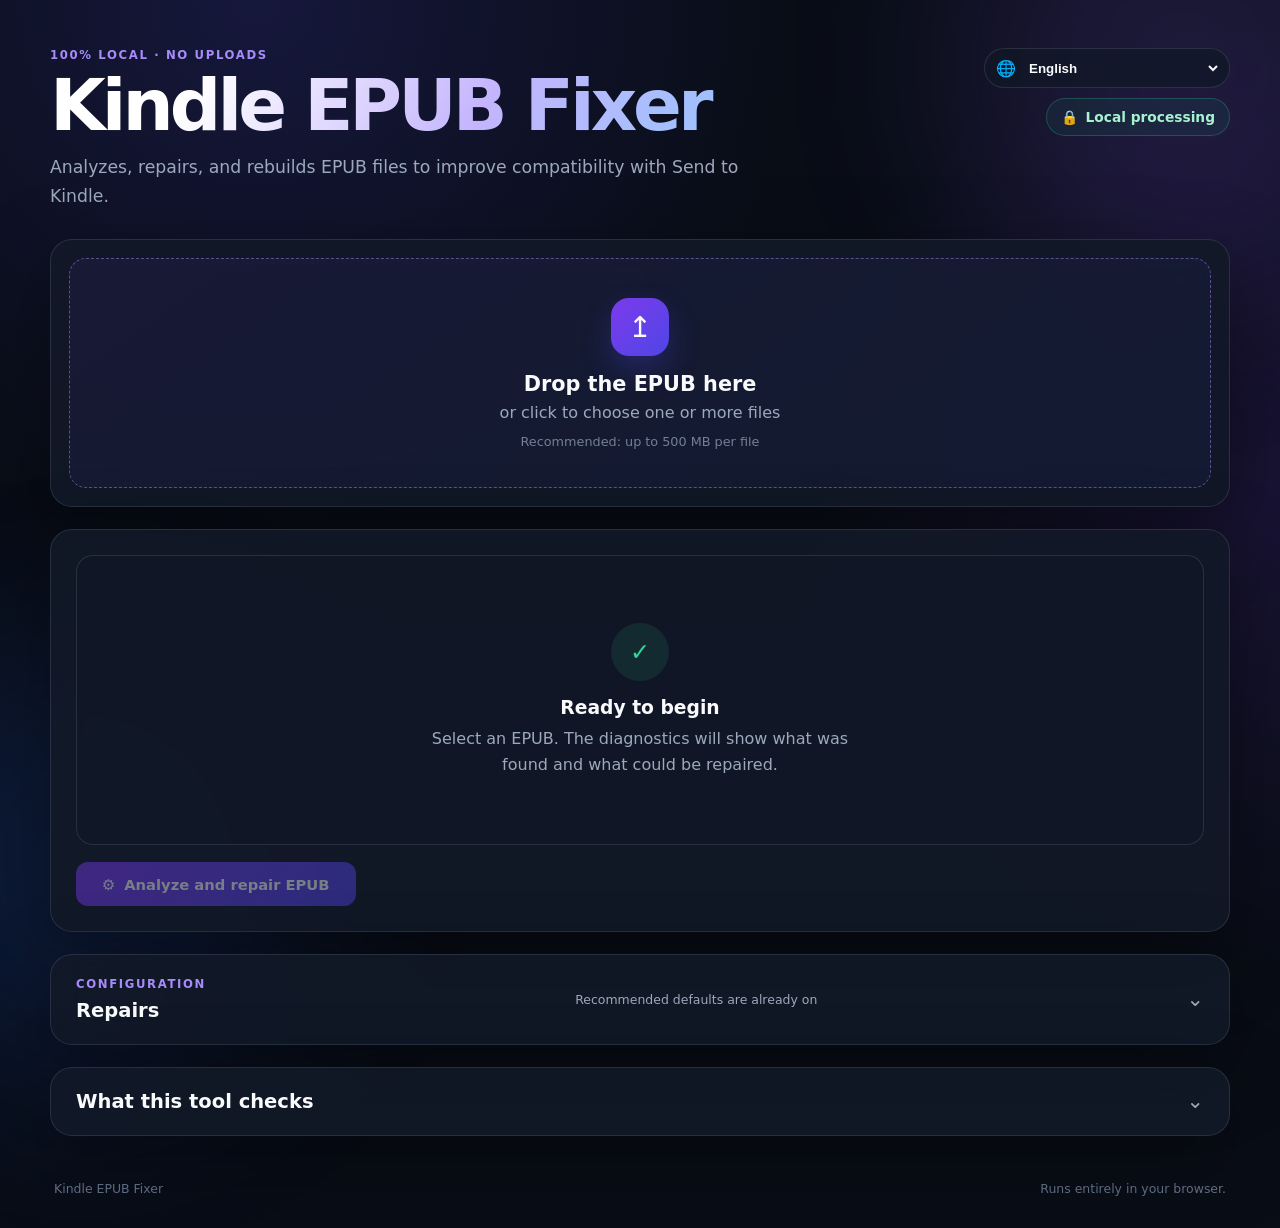
==== public/index.html @ 01d2e902 "Sync public/ mirror with latest root changes" ====
<!doctype html>
<html lang="pt-BR">
<head>
  <meta charset="utf-8">
  <meta name="viewport" content="width=device-width, initial-scale=1">
  <meta name="color-scheme" content="dark light">
  <meta name="theme-color" content="#111827">
  <title>Kindle EPUB Fixer</title>
  <meta name="description" content="Corrija arquivos EPUB para o Kindle direto no navegador: analisa, corrige e reconstrói o pacote para aumentar a compatibilidade com o Send to Kindle. 100% local, sem upload.">
  <link rel="canonical" href="https://kindle-epub-fixer.web.app/">

  <!-- hreflang: uma URL por idioma (?lang=xx) + x-default para deteccao automatica pelo navegador -->
  <link rel="alternate" hreflang="x-default" href="https://kindle-epub-fixer.web.app/">
  <link rel="alternate" hreflang="en" href="https://kindle-epub-fixer.web.app/?lang=en">
  <link rel="alternate" hreflang="zh-CN" href="https://kindle-epub-fixer.web.app/?lang=zh">
  <link rel="alternate" hreflang="hi" href="https://kindle-epub-fixer.web.app/?lang=hi">
  <link rel="alternate" hreflang="es" href="https://kindle-epub-fixer.web.app/?lang=es">
  <link rel="alternate" hreflang="fr" href="https://kindle-epub-fixer.web.app/?lang=fr">
  <link rel="alternate" hreflang="ar" href="https://kindle-epub-fixer.web.app/?lang=ar">
  <link rel="alternate" hreflang="bn" href="https://kindle-epub-fixer.web.app/?lang=bn">
  <link rel="alternate" hreflang="pt-BR" href="https://kindle-epub-fixer.web.app/?lang=pt">
  <link rel="alternate" hreflang="ru" href="https://kindle-epub-fixer.web.app/?lang=ru">
  <link rel="alternate" hreflang="ur" href="https://kindle-epub-fixer.web.app/?lang=ur">
  <link rel="alternate" hreflang="id" href="https://kindle-epub-fixer.web.app/?lang=id">
  <link rel="alternate" hreflang="de" href="https://kindle-epub-fixer.web.app/?lang=de">
  <link rel="alternate" hreflang="nl" href="https://kindle-epub-fixer.web.app/?lang=nl">
  <link rel="alternate" hreflang="ja" href="https://kindle-epub-fixer.web.app/?lang=ja">
  <link rel="alternate" hreflang="tr" href="https://kindle-epub-fixer.web.app/?lang=tr">
  <link rel="alternate" hreflang="ko" href="https://kindle-epub-fixer.web.app/?lang=ko">
  <link rel="alternate" hreflang="vi" href="https://kindle-epub-fixer.web.app/?lang=vi">
  <link rel="alternate" hreflang="it" href="https://kindle-epub-fixer.web.app/?lang=it">
  <link rel="alternate" hreflang="mr" href="https://kindle-epub-fixer.web.app/?lang=mr">
  <link rel="alternate" hreflang="te" href="https://kindle-epub-fixer.web.app/?lang=te">
  <link rel="alternate" hreflang="ta" href="https://kindle-epub-fixer.web.app/?lang=ta">

  <meta property="og:type" content="website">
  <meta property="og:site_name" content="Kindle EPUB Fixer">
  <meta property="og:title" content="Kindle EPUB Fixer">
  <meta property="og:description" content="Corrija arquivos EPUB para o Kindle direto no navegador: analisa, corrige e reconstrói o pacote para aumentar a compatibilidade com o Send to Kindle. 100% local, sem upload.">
  <meta property="og:url" content="https://kindle-epub-fixer.web.app/">
  <meta property="og:locale" content="pt_BR">
  <meta property="og:locale:alternate" content="en_US">
  <meta property="og:locale:alternate" content="zh_CN">
  <meta property="og:locale:alternate" content="hi_IN">
  <meta property="og:locale:alternate" content="es_ES">
  <meta property="og:locale:alternate" content="fr_FR">
  <meta property="og:locale:alternate" content="ar_AR">
  <meta property="og:locale:alternate" content="bn_BD">
  <meta property="og:locale:alternate" content="ru_RU">
  <meta property="og:locale:alternate" content="ur_PK">
  <meta property="og:locale:alternate" content="id_ID">
  <meta property="og:locale:alternate" content="de_DE">
  <meta property="og:locale:alternate" content="nl_NL">
  <meta property="og:locale:alternate" content="ja_JP">
  <meta property="og:locale:alternate" content="tr_TR">
  <meta property="og:locale:alternate" content="ko_KR">
  <meta property="og:locale:alternate" content="vi_VN">
  <meta property="og:locale:alternate" content="it_IT">
  <meta property="og:locale:alternate" content="mr_IN">
  <meta property="og:locale:alternate" content="te_IN">
  <meta property="og:locale:alternate" content="ta_IN">
  <meta name="twitter:card" content="summary">
  <meta name="twitter:title" content="Kindle EPUB Fixer">
  <meta name="twitter:description" content="Corrija arquivos EPUB para o Kindle direto no navegador: analisa, corrige e reconstrói o pacote para aumentar a compatibilidade com o Send to Kindle. 100% local, sem upload.">

  <link rel="icon" type="image/svg+xml" href="data:image/svg+xml,%3Csvg xmlns='http://www.w3.org/2000/svg' viewBox='0 0 64 64'%3E%3Cdefs%3E%3ClinearGradient id='g' x1='0' y1='0' x2='1' y2='1'%3E%3Cstop offset='0' stop-color='%237c3aed'/%3E%3Cstop offset='1' stop-color='%234f46e5'/%3E%3C/linearGradient%3E%3C/defs%3E%3Crect width='64' height='64' rx='14' fill='url(%23g)'/%3E%3Cpath d='M14 20c0-3 3-5 8-5s10 2 10 2v30s-5-2-10-2-8 2-8 2V20z' fill='%23fff'/%3E%3Cpath d='M50 20c0-3-3-5-8-5s-10 2-10 2v30s5-2 10-2 8 2 8 2V20z' fill='%23e0e7ff'/%3E%3C/svg%3E">
  <link rel="stylesheet" href="styles.css">
  <script type="application/ld+json">
  {
    "@context": "https://schema.org",
    "@type": "WebApplication",
    "name": "Kindle EPUB Fixer",
    "url": "https://kindle-epub-fixer.web.app/",
    "description": "Corrija arquivos EPUB para o Kindle direto no navegador: analisa, corrige e reconstrói o pacote para aumentar a compatibilidade com o Send to Kindle. 100% local, sem upload.",
    "applicationCategory": "UtilitiesApplication",
    "operatingSystem": "Any (roda no navegador)",
    "browserRequirements": "Requer JavaScript habilitado",
    "offers": {
      "@type": "Offer",
      "price": "0",
      "priceCurrency": "USD"
    },
    "inLanguage": ["en", "zh-CN", "hi", "es", "fr", "ar", "bn", "pt-BR", "ru", "ur", "id", "de", "nl", "ja", "tr", "ko", "vi", "it", "mr", "te", "ta"]
  }
  </script>
</head>
<body>
  <div class="background-orb orb-one"></div>
  <div class="background-orb orb-two"></div>

  <main class="app-shell">
    <header class="hero">
      <div>
        <p class="eyebrow" data-i18n="hero.eyebrow">100% local · nenhum upload</p>
        <h1>Kindle EPUB Fixer</h1>
        <p class="hero-copy" data-i18n="hero.copy">Analisa, corrige e reconstrói arquivos EPUB para aumentar a compatibilidade com o Send to Kindle.</p>
      </div>
      <div class="header-actions">
        <label class="language-control" for="languageSelect">
          <span aria-hidden="true">🌐</span>
          <span class="sr-only" data-i18n="language.label">Idioma</span>
          <select id="languageSelect" data-i18n-aria-label="language.label">
            <!-- As opções são preenchidas dinamicamente por app.js a partir de EpubFixerI18n.getLanguages() -->
            <option value="en">English</option>
            <option value="pt">Português</option>
          </select>
        </label>
        <div class="privacy-badge" data-i18n-title="privacy.title" title="O arquivo é processado somente no seu navegador.">
          <span aria-hidden="true">🔒</span>
          <span data-i18n="privacy.label">Processamento local</span>
        </div>
      </div>
    </header>

    <section class="panel upload-panel" aria-labelledby="upload-title">
      <div id="dropZone" class="drop-zone" tabindex="0" role="button" aria-describedby="drop-help">
        <input id="fileInput" type="file" accept=".epub,application/epub+zip" multiple hidden>
        <div class="drop-icon" aria-hidden="true">↥</div>
        <h2 id="upload-title" data-i18n="upload.title">Solte o EPUB aqui</h2>
        <p id="drop-help" data-i18n="upload.help">ou clique para escolher um ou mais arquivos</p>
        <span class="file-limit" data-i18n="upload.limit">Recomendado: até 500 MB por arquivo</span>
      </div>

      <div id="batchSummary" class="batch-summary hidden" aria-live="polite">
        <span id="batchSummaryText"></span>
        <button id="downloadAllButton" class="text-button hidden" type="button" data-i18n="button.downloadAll">Baixar todos (.zip)</button>
      </div>

      <div id="fileList" class="file-list hidden" aria-live="polite"></div>
    </section>

    <section class="panel action-panel">
      <div id="idleState" class="state-card">
        <div class="state-icon" aria-hidden="true">✓</div>
        <h3 data-i18n="idle.title">Pronto para começar</h3>
        <p data-i18n="idle.description">Selecione um EPUB. O diagnóstico mostrará o que foi encontrado e o que pôde ser corrigido.</p>
      </div>

      <div id="progressState" class="progress-state hidden" aria-live="polite">
        <div class="progress-header">
          <strong id="progressLabel" data-i18n="progress.initialLabel">Lendo arquivo…</strong>
          <span id="progressPercent">0%</span>
        </div>
        <div class="progress-track" aria-hidden="true"><div id="progressBar" class="progress-bar"></div></div>
        <p id="progressDetail" data-i18n="progress.initialDetail">Preparando análise.</p>
      </div>

      <div id="resultState" class="result-state hidden" aria-live="polite">
        <div class="summary-grid">
          <div class="summary-card"><span id="errorCount">0</span><small data-i18n="summary.errors">erros</small></div>
          <div class="summary-card"><span id="warningCount">0</span><small data-i18n="summary.warnings">alertas</small></div>
          <div class="summary-card"><span id="fixedCount">0</span><small data-i18n="summary.fixes">correções</small></div>
          <div class="summary-card"><span id="fileCount">0</span><small data-i18n="summary.files">arquivos</small></div>
        </div>

        <div id="scoreCard" class="score-card hidden">
          <div class="score-ring"><span id="scoreValue">0</span><small>/100</small></div>
          <div class="score-copy">
            <strong data-i18n="score.title">Nota de compatibilidade</strong>
            <span id="scoreTier"></span>
          </div>
        </div>

        <div class="result-banner" id="resultBanner">
          <strong id="resultTitle"></strong>
          <span id="resultText"></span>
        </div>

        <div class="filename-field hidden" id="filenameField">
          <label for="outputFilenameInput" data-i18n="result.filenameLabel">Nome do arquivo ao salvar</label>
          <input id="outputFilenameInput" class="filename-input" type="text" spellcheck="false" autocomplete="off" autocapitalize="off">
        </div>

        <details id="reportDetails" class="report-details">
          <summary data-i18n="report.viewDetails">Ver relatório detalhado</summary>
          <div class="report-toolbar">
            <div class="filter-group" role="group" data-i18n-aria-label="report.filterLabel" aria-label="Filtrar relatório">
              <button class="filter-button active" data-filter="all" type="button" data-i18n="report.all">Todos</button>
              <button class="filter-button" data-filter="error" type="button" data-i18n="report.errors">Erros</button>
              <button class="filter-button" data-filter="warning" type="button" data-i18n="report.warnings">Alertas</button>
              <button class="filter-button" data-filter="fixed" type="button" data-i18n="report.fixed">Corrigidos</button>
            </div>
            <button id="downloadReportButton" class="text-button" type="button" data-i18n="report.download">Baixar relatório</button>
          </div>

          <div id="reportList" class="report-list"></div>
        </details>
      </div>

      <div class="action-buttons">
        <button id="repairButton" class="primary-button" type="button" disabled>
          <span aria-hidden="true">⚙</span>
          <span data-i18n="button.repair">Analisar e corrigir EPUB</span>
        </button>
        <button id="previewButton" class="secondary-button hidden" type="button">
          <span aria-hidden="true">👁</span>
          <span data-i18n="button.preview">Ver prévia das margens</span>
        </button>
        <button id="downloadButton" class="secondary-button hidden" type="button">
          <span aria-hidden="true">↓</span>
          <span data-i18n="button.download">Baixar EPUB corrigido</span>
        </button>
        <a id="sendToKindleLink" class="secondary-button hidden" href="https://www.amazon.com.br/sendtokindle" target="_blank" rel="noopener noreferrer">
          <span aria-hidden="true">↗</span>
          <span data-i18n="button.sendToKindle">Abrir Send to Kindle</span>
        </a>
      </div>

      <p id="supportLink" class="support-note hidden">
        <span data-i18n="result.supportText">Gostou da ferramenta?</span>
        <a href="https://www.buymeacoffee.com/dliedke" target="_blank" rel="noopener noreferrer">☕ <span data-i18n="result.supportLinkText">Compre um café para o desenvolvedor</span></a>
      </p>
    </section>

    <details class="panel collapsible-panel settings-panel" aria-labelledby="settings-title">
      <summary>
        <div>
          <p class="section-kicker" data-i18n="settings.kicker">Configuração</p>
          <h2 id="settings-title" data-i18n="settings.title">Correções</h2>
        </div>
        <small class="collapsible-hint" data-i18n="settings.hint">Os padrões recomendados já estão ativos</small>
      </summary>

      <div class="collapsible-body">
        <div class="collapsible-body-header">
          <button id="recommendedButton" class="text-button" type="button" data-i18n="settings.recommended">Usar recomendadas</button>
        </div>

        <fieldset>
          <legend data-i18n="settings.structure">Estrutura do EPUB</legend>
          <label class="switch-row">
            <span><strong data-i18n="option.reduceMargins.title">Diminuir margens laterais</strong><small data-i18n="option.reduceMargins.description">Reduz o espaço em branco nas laterais do texto para aproveitar melhor a tela.</small></span>
            <input id="reduceMargins" type="checkbox">
            <span class="switch" aria-hidden="true"></span>
          </label>
          <label class="switch-row">
            <span><strong data-i18n="option.miniMargins.title">Mini-margens (quase sem espaço lateral)</strong><small data-i18n="option.miniMargins.description">Reduz ainda mais, deixando o texto quase colado nas bordas da tela. Tem prioridade sobre a opção acima.</small></span>
            <input id="miniMargins" type="checkbox">
            <span class="switch" aria-hidden="true"></span>
          </label>
          <label class="switch-row">
            <span><strong data-i18n="option.rebuildChapters.title">Reconstruir capítulos no sumário</strong><small data-i18n="option.rebuildChapters.description">Detecta capítulos que existem no livro mas faltam no sumário e os adiciona, para o Kindle reconhecer cada um. Substitui o sumário atual.</small></span>
            <input id="rebuildChapters" type="checkbox">
            <span class="switch" aria-hidden="true"></span>
          </label>
          <label class="switch-row">
            <span><strong data-i18n="option.fixZip.title">Reconstruir pacote ZIP</strong><small data-i18n="option.fixZip.description">Coloca o mimetype primeiro e sem compressão.</small></span>
            <input id="fixZip" type="checkbox" checked disabled>
            <span class="switch" aria-hidden="true"></span>
          </label>
          <label class="switch-row">
            <span><strong data-i18n="option.normalizePaths.title">Normalizar nomes e caminhos</strong><small data-i18n="option.normalizePaths.description">Corrige espaços, acentos problemáticos, porcentagens, barras e caixa.</small></span>
            <input id="normalizePaths" type="checkbox" checked>
            <span class="switch" aria-hidden="true"></span>
          </label>
          <label class="switch-row">
            <span><strong data-i18n="option.removeJunk.title">Remover arquivos inúteis</strong><small data-i18n="option.removeJunk.description">Exclui lixo de macOS, Windows e editores.</small></span>
            <input id="removeJunk" type="checkbox" checked>
            <span class="switch" aria-hidden="true"></span>
          </label>
        </fieldset>

        <fieldset>
          <legend data-i18n="settings.content">Pacote e conteúdo</legend>
          <label class="switch-row">
            <span><strong data-i18n="option.repairPackage.title">Reparar OPF, manifesto e spine</strong><small data-i18n="option.repairPackage.description">Corrige IDs, itens ausentes, media types e ordem de leitura.</small></span>
            <input id="repairPackage" type="checkbox" checked>
            <span class="switch" aria-hidden="true"></span>
          </label>
          <label class="switch-row">
            <span><strong data-i18n="option.repairNavigation.title">Reparar sumários NAV e NCX</strong><small data-i18n="option.repairNavigation.description">Gera navegação compatível quando estiver ausente ou vazia.</small></span>
            <input id="repairNavigation" type="checkbox" checked>
            <span class="switch" aria-hidden="true"></span>
          </label>
          <label class="switch-row">
            <span><strong data-i18n="option.repairText.title">Corrigir XHTML, XML e CSS</strong><small data-i18n="option.repairText.description">Remove caracteres inválidos, BOMs e referências quebradas.</small></span>
            <input id="repairText" type="checkbox" checked>
            <span class="switch" aria-hidden="true"></span>
          </label>
          <label class="switch-row">
            <span><strong data-i18n="option.repairCover.title">Detectar e configurar capa</strong><small data-i18n="option.repairCover.description">Corrige a propriedade cover-image e o metadado legado.</small></span>
            <input id="repairCover" type="checkbox" checked>
            <span class="switch" aria-hidden="true"></span>
          </label>
        </fieldset>

        <details class="advanced-options">
          <summary data-i18n="advanced.title">Opções avançadas</summary>
          <label class="check-row">
            <input id="addUnlisted" type="checkbox" checked>
            <span><strong data-i18n="option.addUnlisted.title">Adicionar arquivos não listados ao manifesto</strong><small data-i18n="option.addUnlisted.description">Inclui XHTML, CSS, imagens e fontes encontrados no pacote.</small></span>
          </label>
          <label class="check-row">
            <input id="removeMissing" type="checkbox" checked>
            <span><strong data-i18n="option.removeMissing.title">Remover referências sem arquivo</strong><small data-i18n="option.removeMissing.description">Evita falha por itens do manifesto que não existem.</small></span>
          </label>
          <label class="check-row">
            <input id="stripScripts" type="checkbox">
            <span><strong data-i18n="option.stripScripts.title">Remover JavaScript do livro</strong><small data-i18n="option.stripScripts.description">Pode ajudar em EPUBs interativos rejeitados pelo Kindle.</small></span>
          </label>
        </details>
      </div>
    </details>

    <details class="panel collapsible-panel notes-panel">
      <summary>
        <div>
          <h2 data-i18n="notes.title">O que esta ferramenta verifica</h2>
        </div>
      </summary>
      <div class="collapsible-body">
        <div class="notes-grid">
          <article><strong data-i18n="notes.zip.title">ZIP e mimetype</strong><p data-i18n="notes.zip.description">Ordem, compressão, assinatura do pacote e arquivos duplicados.</p></article>
          <article><strong data-i18n="notes.opf.title">Container e OPF</strong><p data-i18n="notes.opf.description">Rootfile, metadados, manifesto, spine, IDs e tipos MIME.</p></article>
          <article><strong data-i18n="notes.links.title">Links internos</strong><p data-i18n="notes.links.description">Referências relativas, URLs codificadas, diferenças de caixa e arquivos renomeados.</p></article>
          <article><strong data-i18n="notes.kindle.title">Conteúdo Kindle</strong><p data-i18n="notes.kindle.description">Capa, NAV, NCX, XHTML, XML, CSS, imagens, fontes e arquivos indesejados.</p></article>
        </div>
        <p class="important-note"><strong data-i18n="notes.importantLabel">Importante:</strong> <span data-i18n="notes.importantText">EPUBs protegidos por DRM ou com conteúdo criptografado são diagnosticados, mas não são alterados. Esta ferramenta não remove DRM.</span></p>
      </div>
    </details>

    <footer>
      <span>Kindle EPUB Fixer</span>
      <span data-i18n="footer.local">Funciona inteiramente no navegador.</span>
    </footer>

    <div id="previewOverlay" class="preview-overlay hidden" role="dialog" aria-modal="true" aria-labelledby="preview-title">
      <div class="preview-dialog">
        <header class="preview-head">
          <strong id="preview-title" data-i18n="preview.title">Prévia do livro</strong>
          <button id="previewClose" class="icon-button" type="button" data-i18n-aria-label="preview.close" aria-label="Fechar">×</button>
        </header>
        <div class="preview-modes" role="group" data-i18n-aria-label="preview.modesLabel" aria-label="Modo de margem">
          <button class="preview-mode active" data-mode="original" type="button" data-i18n="preview.original">Original</button>
          <button class="preview-mode" data-mode="reduced" type="button" data-i18n="preview.reduced">Margens reduzidas</button>
          <button class="preview-mode" data-mode="mini" type="button" data-i18n="preview.mini">Mini-margens</button>
        </div>
        <div class="preview-nav">
          <button id="previewPrev" class="preview-nav-button" type="button" data-i18n-aria-label="preview.prevChapter" aria-label="Capítulo anterior">‹</button>
          <span id="previewPageLabel" class="preview-page-label"></span>
          <button id="previewNext" class="preview-nav-button" type="button" data-i18n-aria-label="preview.nextChapter" aria-label="Próximo capítulo">›</button>
        </div>
        <div id="previewBody" class="preview-body"><iframe id="previewFrame" sandbox="" title="Prévia"></iframe></div>
        <p id="previewNote" class="preview-note" data-i18n="preview.note">Prévia aproximada, sem scripts. O Kindle pode renderizar de forma diferente.</p>
      </div>
    </div>
  </main>

  <script src="vendor/jszip.min.js"></script>
  <script src="i18n.js"></script>
  <script src="app.js"></script>
</body>
</html>
---- public/styles.css ----
:root {
  color-scheme: dark;
  --bg: #090d16;
  --panel: rgba(18, 25, 39, 0.9);
  --panel-strong: #151d2d;
  --panel-soft: #111827;
  --line: rgba(148, 163, 184, 0.18);
  --text: #f8fafc;
  --muted: #9ca9bc;
  --accent: #7c3aed;
  --accent-2: #4f46e5;
  --accent-light: #a78bfa;
  --success: #34d399;
  --warning: #fbbf24;
  --danger: #fb7185;
  --info: #60a5fa;
  --shadow: 0 24px 80px rgba(0, 0, 0, 0.36);
  --radius: 22px;
  font-family: Inter, ui-sans-serif, system-ui, -apple-system, BlinkMacSystemFont, "Segoe UI", sans-serif;
}

* { box-sizing: border-box; }

body {
  margin: 0;
  min-width: 320px;
  min-height: 100vh;
  overflow-x: hidden;
  background:
    radial-gradient(circle at 20% 0%, rgba(79, 70, 229, 0.18), transparent 34rem),
    radial-gradient(circle at 100% 40%, rgba(124, 58, 237, 0.14), transparent 30rem),
    var(--bg);
  color: var(--text);
}

button, input { font: inherit; }
button { color: inherit; }

.background-orb {
  position: fixed;
  width: 28rem;
  height: 28rem;
  border-radius: 999px;
  filter: blur(100px);
  pointer-events: none;
  opacity: 0.16;
}
.orb-one { top: -10rem; right: -8rem; background: #8b5cf6; }
.orb-two { bottom: -12rem; left: -9rem; background: #2563eb; }

.app-shell {
  width: min(1180px, calc(100% - 32px));
  margin: 0 auto;
  padding: 48px 0 32px;
  position: relative;
  z-index: 1;
}

.hero {
  display: flex;
  align-items: flex-start;
  justify-content: space-between;
  gap: 24px;
  margin-bottom: 28px;
}

.eyebrow, .section-kicker {
  margin: 0 0 8px;
  color: var(--accent-light);
  text-transform: uppercase;
  letter-spacing: 0.14em;
  font-size: 0.73rem;
  font-weight: 800;
}

h1, h2, h3, p { margin-top: 0; }
h1 {
  margin-bottom: 12px;
  font-size: clamp(2.35rem, 7vw, 4.5rem);
  line-height: 0.98;
  letter-spacing: -0.055em;
  background: linear-gradient(120deg, #ffffff 20%, #c4b5fd 60%, #93c5fd);
  -webkit-background-clip: text;
  background-clip: text;
  color: transparent;
}

.hero-copy {
  max-width: 720px;
  margin-bottom: 0;
  color: var(--muted);
  font-size: 1.08rem;
  line-height: 1.7;
}

.privacy-badge {
  display: inline-flex;
  align-items: center;
  gap: 8px;
  border: 1px solid rgba(52, 211, 153, 0.25);
  background: rgba(16, 185, 129, 0.08);
  color: #a7f3d0;
  padding: 10px 14px;
  border-radius: 999px;
  white-space: nowrap;
  font-size: 0.86rem;
  font-weight: 700;
}

.panel {
  border: 1px solid var(--line);
  background: var(--panel);
  box-shadow: var(--shadow);
  backdrop-filter: blur(18px);
  border-radius: var(--radius);
}

.upload-panel { padding: 18px; margin-bottom: 22px; }
.drop-zone {
  min-height: 230px;
  display: grid;
  place-items: center;
  align-content: center;
  text-align: center;
  border: 1.5px dashed rgba(167, 139, 250, 0.48);
  border-radius: 17px;
  background: linear-gradient(145deg, rgba(124, 58, 237, 0.08), rgba(37, 99, 235, 0.05));
  cursor: pointer;
  transition: transform 180ms ease, border-color 180ms ease, background 180ms ease;
  outline: none;
}
.drop-zone:hover, .drop-zone:focus-visible, .drop-zone.dragging {
  transform: translateY(-2px);
  border-color: var(--accent-light);
  background: linear-gradient(145deg, rgba(124, 58, 237, 0.15), rgba(37, 99, 235, 0.09));
}
.drop-icon {
  width: 58px;
  height: 58px;
  display: grid;
  place-items: center;
  margin-bottom: 16px;
  border-radius: 18px;
  background: linear-gradient(135deg, var(--accent), var(--accent-2));
  box-shadow: 0 14px 30px rgba(79, 70, 229, 0.28);
  font-size: 1.8rem;
  font-weight: 300;
}
.drop-zone h2 { margin-bottom: 7px; font-size: 1.3rem; }
.drop-zone p { color: var(--muted); margin-bottom: 12px; }
.file-limit { color: #718096; font-size: 0.8rem; }

.selected-file {
  display: flex;
  align-items: center;
  gap: 14px;
  min-height: 84px;
  padding: 13px 16px;
  border: 1px solid var(--line);
  border-radius: 15px;
  background: var(--panel-soft);
}
.file-symbol {
  width: 54px;
  height: 54px;
  display: grid;
  place-items: center;
  border-radius: 13px;
  background: rgba(124, 58, 237, 0.14);
  color: #c4b5fd;
  font-size: 0.7rem;
  font-weight: 900;
  letter-spacing: 0.08em;
}
.file-details { display: grid; gap: 4px; min-width: 0; flex: 1; }
.file-details strong { white-space: nowrap; overflow: hidden; text-overflow: ellipsis; }
.file-details span { color: var(--muted); font-size: 0.85rem; }
.icon-button {
  width: 38px;
  height: 38px;
  border: 0;
  border-radius: 12px;
  background: transparent;
  color: var(--muted);
  cursor: pointer;
  font-size: 1.5rem;
}
.icon-button:hover { background: rgba(251, 113, 133, 0.1); color: var(--danger); }

.file-list { display: grid; gap: 10px; margin-top: 16px; }
.file-row {
  display: flex;
  align-items: center;
  gap: 14px;
  min-height: 84px;
  padding: 13px 16px;
  border: 1px solid var(--line);
  border-radius: 15px;
  background: var(--panel-soft);
  cursor: pointer;
  transition: border-color 150ms ease, background 150ms ease;
}
.file-row:hover { border-color: var(--accent-light); }
.file-row.active { border-color: var(--accent-light); background: rgba(124, 58, 237, 0.1); }
.file-status {
  flex: 0 0 auto;
  width: 26px;
  height: 26px;
  display: grid;
  place-items: center;
  border-radius: 999px;
  font-size: 0.85rem;
  font-weight: 900;
  background: rgba(148, 163, 184, 0.16);
  color: var(--muted);
}
.file-row.status-processing .file-status { background: rgba(96, 165, 250, 0.16); color: #93c5fd; }
.file-row.status-success .file-status { background: rgba(16, 185, 129, 0.16); color: var(--success); }
.file-row.status-warning .file-status { background: rgba(245, 158, 11, 0.16); color: #fbbf24; }
.file-row.status-error .file-status { background: rgba(244, 63, 94, 0.16); color: var(--danger); }

.batch-summary {
  display: flex;
  align-items: center;
  justify-content: space-between;
  gap: 12px;
  margin-top: 16px;
  padding: 10px 4px 0;
  color: var(--muted);
  font-size: 0.86rem;
}

.action-panel { padding: 25px; margin-bottom: 22px; }
.text-button {
  border: 0;
  padding: 7px 9px;
  border-radius: 9px;
  background: transparent;
  color: var(--accent-light);
  cursor: pointer;
  font-weight: 750;
  font-size: 0.82rem;
}
.text-button:hover { background: rgba(124, 58, 237, 0.12); }

fieldset { margin: 0 0 24px; padding: 0; border: 0; }
legend {
  width: 100%;
  padding-bottom: 9px;
  border-bottom: 1px solid var(--line);
  color: #dbe5f3;
  font-size: 0.88rem;
  font-weight: 800;
}
.switch-row, .check-row {
  display: flex;
  align-items: center;
  justify-content: space-between;
  gap: 14px;
  padding: 14px 2px;
  cursor: pointer;
}
.switch-row + .switch-row, .check-row + .check-row { border-top: 1px solid rgba(148, 163, 184, 0.09); }
.switch-row > span:first-child, .check-row > span { display: grid; gap: 4px; }
.switch-row strong, .check-row strong { font-size: 0.92rem; }
.switch-row small, .check-row small { color: var(--muted); line-height: 1.45; }
.switch-row input { position: absolute; opacity: 0; pointer-events: none; }
.switch {
  width: 45px;
  height: 25px;
  flex: 0 0 auto;
  padding: 3px;
  border-radius: 999px;
  background: #30394a;
  transition: 160ms ease;
}
.switch::after {
  content: "";
  display: block;
  width: 19px;
  height: 19px;
  border-radius: 999px;
  background: #e5e7eb;
  transition: transform 160ms ease;
}
.switch-row input:checked + .switch { background: linear-gradient(135deg, var(--accent), var(--accent-2)); }
.switch-row input:checked + .switch::after { transform: translateX(20px); }
.switch-row input:focus-visible + .switch { outline: 3px solid rgba(167, 139, 250, 0.35); }
.switch-row input:disabled + .switch { opacity: 0.72; }

.advanced-options { border-top: 1px solid var(--line); padding-top: 15px; }
.advanced-options summary { cursor: pointer; color: #c7d2fe; font-weight: 800; font-size: 0.9rem; }
.advanced-options[open] summary { margin-bottom: 8px; }
.check-row { justify-content: flex-start; }
.check-row input { width: 17px; height: 17px; accent-color: var(--accent); flex: 0 0 auto; }

.state-card {
  min-height: 290px;
  display: grid;
  place-items: center;
  align-content: center;
  text-align: center;
  padding: 32px;
  border: 1px solid var(--line);
  border-radius: 17px;
  background: rgba(17, 24, 39, 0.55);
}
.state-icon {
  width: 58px;
  height: 58px;
  display: grid;
  place-items: center;
  margin-bottom: 16px;
  border-radius: 999px;
  background: rgba(52, 211, 153, 0.1);
  color: var(--success);
  font-size: 1.5rem;
  font-weight: 900;
}
.state-card h3 { margin-bottom: 8px; }
.state-card p { max-width: 420px; margin-bottom: 0; color: var(--muted); line-height: 1.6; }

.progress-state {
  min-height: 290px;
  display: flex;
  flex-direction: column;
  justify-content: center;
  padding: 32px;
  border: 1px solid var(--line);
  border-radius: 17px;
  background: rgba(17, 24, 39, 0.55);
}
.progress-header { display: flex; justify-content: space-between; gap: 16px; margin-bottom: 12px; }
.progress-header span { color: #c4b5fd; font-variant-numeric: tabular-nums; }
.progress-track { height: 10px; overflow: hidden; border-radius: 999px; background: #273043; }
.progress-bar { width: 0; height: 100%; border-radius: inherit; background: linear-gradient(90deg, var(--accent), #3b82f6); transition: width 180ms ease; }
.progress-state p { margin: 14px 0 0; color: var(--muted); }

.score-card {
  display: flex;
  align-items: center;
  gap: 14px;
  margin-top: 14px;
  padding: 14px 16px;
  border-radius: 14px;
  border: 1px solid var(--line);
  background: rgba(17, 24, 39, 0.75);
}
.score-ring {
  flex: 0 0 auto;
  width: 58px;
  height: 58px;
  display: flex;
  align-items: baseline;
  justify-content: center;
  border-radius: 999px;
  background: rgba(52, 211, 153, 0.12);
  color: var(--success);
  font-weight: 900;
}
.score-ring span { font-size: 1.15rem; }
.score-ring small { color: var(--muted); font-size: 0.68rem; margin-left: 1px; }
.score-copy { display: grid; gap: 2px; }
.score-copy strong { font-size: 0.9rem; }
.score-copy span { color: var(--muted); font-size: 0.82rem; }
.score-card.score-good .score-ring { background: rgba(96, 165, 250, 0.14); color: var(--info); }
.score-card.score-fair .score-ring { background: rgba(251, 191, 36, 0.14); color: var(--warning); }
.score-card.score-low .score-ring,
.score-card.score-incompatible .score-ring { background: rgba(251, 113, 133, 0.16); color: var(--danger); }

.summary-grid { display: grid; grid-template-columns: repeat(4, 1fr); gap: 10px; }
.summary-card { padding: 14px 12px; border: 1px solid var(--line); border-radius: 14px; background: rgba(17, 24, 39, 0.75); text-align: center; }
.summary-card span { display: block; font-size: 1.45rem; font-weight: 900; font-variant-numeric: tabular-nums; }
.summary-card small { color: var(--muted); }
.result-banner { display: grid; gap: 4px; margin-top: 14px; padding: 14px 16px; border-radius: 14px; border: 1px solid rgba(52, 211, 153, 0.22); background: rgba(16, 185, 129, 0.08); }
.result-banner.warning { border-color: rgba(251, 191, 36, 0.24); background: rgba(245, 158, 11, 0.08); }
.result-banner.error { border-color: rgba(251, 113, 133, 0.25); background: rgba(244, 63, 94, 0.08); }
.result-banner span { color: var(--muted); font-size: 0.86rem; }
.filename-field { display: grid; gap: 6px; margin-top: 14px; }
.filename-field label { font-size: 0.8rem; color: var(--muted); font-weight: 700; }
.filename-input {
  min-height: 44px;
  padding: 0 14px;
  border-radius: 10px;
  border: 1px solid var(--line);
  background: rgba(17, 24, 39, 0.78);
  color: var(--text);
  font-size: 0.92rem;
}
.filename-input:focus-visible { outline: 2px solid var(--accent-light); outline-offset: 2px; }
.report-toolbar { display: flex; justify-content: space-between; align-items: center; gap: 12px; margin: 16px 0 10px; }
.filter-group { display: flex; gap: 6px; flex-wrap: wrap; }
.filter-button { border: 1px solid var(--line); border-radius: 9px; padding: 6px 9px; background: transparent; color: var(--muted); cursor: pointer; font-size: 0.78rem; }
.filter-button.active, .filter-button:hover { color: white; border-color: rgba(167, 139, 250, 0.45); background: rgba(124, 58, 237, 0.12); }
.report-list { max-height: 330px; overflow: auto; padding-right: 4px; }
.report-item { display: grid; grid-template-columns: 28px minmax(0, 1fr); gap: 9px; padding: 11px 7px; border-top: 1px solid rgba(148, 163, 184, 0.1); }
.report-item:first-child { border-top: 0; }
.report-dot { width: 22px; height: 22px; display: grid; place-items: center; margin-top: 1px; border-radius: 999px; font-size: 0.72rem; font-weight: 900; }
.report-item.error .report-dot { color: #fecdd3; background: rgba(244, 63, 94, 0.18); }
.report-item.warning .report-dot { color: #fde68a; background: rgba(245, 158, 11, 0.16); }
.report-item.fixed .report-dot { color: #a7f3d0; background: rgba(16, 185, 129, 0.16); }
.report-item.info .report-dot { color: #bfdbfe; background: rgba(59, 130, 246, 0.16); }
.report-copy { display: grid; gap: 3px; min-width: 0; }
.report-copy strong { font-size: 0.84rem; line-height: 1.4; }
.report-copy span { color: var(--muted); font-size: 0.76rem; word-break: break-word; }
.empty-report { padding: 22px; text-align: center; color: var(--muted); }

.action-buttons { display: flex; flex-wrap: wrap; gap: 12px; margin-top: 17px; }
.primary-button, .secondary-button {
  min-height: 44px;
  padding: 0 26px;
  display: inline-flex;
  align-items: center;
  justify-content: center;
  gap: 9px;
  border-radius: 12px;
  border: 0;
  cursor: pointer;
  font-size: 0.92rem;
  font-weight: 800;
  text-decoration: none;
  transition: transform 160ms ease, opacity 160ms ease, box-shadow 160ms ease;
}
.primary-button { background: linear-gradient(135deg, var(--accent), var(--accent-2)); box-shadow: 0 13px 28px rgba(79, 70, 229, 0.27); }
.secondary-button { border: 1px solid rgba(52, 211, 153, 0.26); background: rgba(16, 185, 129, 0.1); color: #a7f3d0; }
.primary-button:hover:not(:disabled), .secondary-button:hover { transform: translateY(-1px); }
.primary-button:disabled { cursor: not-allowed; opacity: 0.45; box-shadow: none; }

.support-note { margin-top: 14px; font-size: 0.85rem; color: var(--muted); }
.support-note a { color: #ffd166; font-weight: 700; text-decoration: none; margin-left: 4px; }
.support-note a:hover { text-decoration: underline; }

.collapsible-panel { padding: 0; margin-bottom: 22px; }
.collapsible-panel > summary {
  list-style: none;
  cursor: pointer;
  display: flex;
  align-items: center;
  justify-content: space-between;
  gap: 16px;
  padding: 22px 25px;
}
.collapsible-panel > summary::-webkit-details-marker { display: none; }
.collapsible-panel > summary::after {
  content: "⌄";
  flex: 0 0 auto;
  color: var(--muted);
  font-size: 1.3rem;
  line-height: 1;
  transition: transform 160ms ease;
}
.collapsible-panel[open] > summary::after { transform: rotate(180deg); }
.collapsible-panel[open] > summary { border-bottom: 1px solid var(--line); }
.collapsible-panel > summary h2 { margin: 0; font-size: 1.22rem; }
.collapsible-hint { color: var(--muted); font-size: 0.78rem; white-space: nowrap; }
.collapsible-body { padding: 20px 25px 25px; }
.collapsible-body-header { display: flex; justify-content: flex-end; margin-bottom: 6px; }

.notes-grid { display: grid; grid-template-columns: repeat(4, 1fr); gap: 14px; }
.notes-grid article { padding: 16px; border: 1px solid var(--line); border-radius: 14px; background: rgba(17, 24, 39, 0.56); }
.notes-grid strong { font-size: 0.88rem; }
.notes-grid p { margin: 7px 0 0; color: var(--muted); font-size: 0.82rem; line-height: 1.5; }
.important-note { margin: 17px 0 0; color: var(--muted); font-size: 0.85rem; }
.important-note strong { color: #fde68a; }

.report-details { margin-top: 16px; }
.report-details > summary {
  list-style: none;
  cursor: pointer;
  display: inline-flex;
  align-items: center;
  gap: 6px;
  color: var(--accent-light);
  font-weight: 750;
  font-size: 0.84rem;
}
.report-details > summary::-webkit-details-marker { display: none; }
.report-details > summary::after {
  content: "⌄";
  transition: transform 160ms ease;
}
.report-details[open] > summary::after { transform: rotate(180deg); }
.report-details > summary:hover { text-decoration: underline; }
.report-details .report-toolbar { margin-top: 14px; }

footer { display: flex; justify-content: space-between; gap: 16px; padding: 23px 4px 0; color: #64748b; font-size: 0.78rem; }
.hidden { display: none !important; }

@media (max-width: 900px) {
  .notes-grid { grid-template-columns: repeat(2, 1fr); }
  .privacy-badge { display: none; }
}

@media (max-width: 600px) {
  .app-shell { width: min(100% - 20px, 1180px); padding-top: 28px; }
  .hero { margin-bottom: 20px; }
  .upload-panel, .action-panel { padding: 16px; }
  .collapsible-panel > summary { padding: 16px; }
  .collapsible-body { padding: 12px 16px 16px; }
  .drop-zone { min-height: 190px; }
  .collapsible-panel > summary, .report-toolbar, footer { align-items: flex-start; flex-direction: column; }
  .summary-grid { grid-template-columns: repeat(2, 1fr); }
  .notes-grid { grid-template-columns: 1fr; }
  .action-buttons { flex-direction: column; }
  .primary-button, .secondary-button { width: 100%; }
}

.header-actions {
  display: flex;
  align-items: center;
  justify-content: flex-end;
  gap: 10px;
  flex-wrap: wrap;
}

.language-control {
  min-height: 40px;
  display: inline-flex;
  align-items: center;
  gap: 7px;
  padding: 5px 8px 5px 11px;
  border: 1px solid var(--line);
  border-radius: 999px;
  background: rgba(17, 24, 39, 0.78);
  color: var(--muted);
}

.language-control select {
  border: 0;
  outline: 0;
  padding: 3px 24px 3px 2px;
  background: transparent;
  color: var(--text);
  cursor: pointer;
  font-weight: 750;
}

.language-control select:focus-visible {
  outline: 2px solid var(--accent-light);
  outline-offset: 3px;
  border-radius: 6px;
}

.language-control select:disabled {
  cursor: progress;
  opacity: 0.62;
}

.language-control option {
  background: var(--panel-strong);
  color: var(--text);
}

.sr-only {
  position: absolute;
  width: 1px;
  height: 1px;
  padding: 0;
  margin: -1px;
  overflow: hidden;
  clip: rect(0, 0, 0, 0);
  white-space: nowrap;
  border: 0;
}

@media (max-width: 760px) {
  .hero {
    flex-direction: column;
  }

  .header-actions {
    width: 100%;
    justify-content: flex-start;
  }
}

.preview-overlay {
  position: fixed;
  inset: 0;
  z-index: 50;
  display: grid;
  place-items: center;
  padding: 20px;
  background: rgba(3, 6, 12, 0.72);
  backdrop-filter: blur(6px);
}
.preview-dialog {
  width: min(880px, 100%);
  max-height: 90vh;
  display: flex;
  flex-direction: column;
  border: 1px solid var(--line);
  border-radius: var(--radius);
  background: var(--panel-strong);
  box-shadow: var(--shadow);
  overflow: hidden;
}
.preview-head {
  display: flex;
  align-items: center;
  justify-content: space-between;
  padding: 16px 18px;
  border-bottom: 1px solid var(--line);
}
.preview-modes { display: flex; gap: 6px; flex-wrap: wrap; padding: 12px 18px; }
.preview-mode {
  border: 1px solid var(--line);
  border-radius: 9px;
  padding: 6px 12px;
  background: transparent;
  color: var(--muted);
  cursor: pointer;
  font-size: 0.82rem;
}
.preview-mode.active, .preview-mode:hover {
  color: #fff;
  border-color: rgba(167, 139, 250, 0.45);
  background: rgba(124, 58, 237, 0.12);
}
.preview-nav {
  display: flex;
  align-items: center;
  justify-content: center;
  gap: 14px;
  padding: 0 18px 12px;
}
.preview-nav-button {
  width: 34px;
  height: 34px;
  border: 1px solid var(--line);
  border-radius: 9px;
  background: transparent;
  color: var(--muted);
  cursor: pointer;
  font-size: 1.2rem;
  line-height: 1;
}
.preview-nav-button:hover:not(:disabled) {
  color: #fff;
  border-color: rgba(167, 139, 250, 0.45);
  background: rgba(124, 58, 237, 0.12);
}
.preview-nav-button:disabled { opacity: 0.35; cursor: default; }
.preview-page-label { color: var(--muted); font-size: 0.82rem; min-width: 120px; text-align: center; }
.preview-body { flex: 1; min-height: 0; padding: 0 18px; }
.preview-body iframe { width: 100%; height: 60vh; border: 0; border-radius: 12px; background: #fff; }
.preview-note { margin: 0; padding: 12px 18px; color: var(--muted); font-size: 0.78rem; }
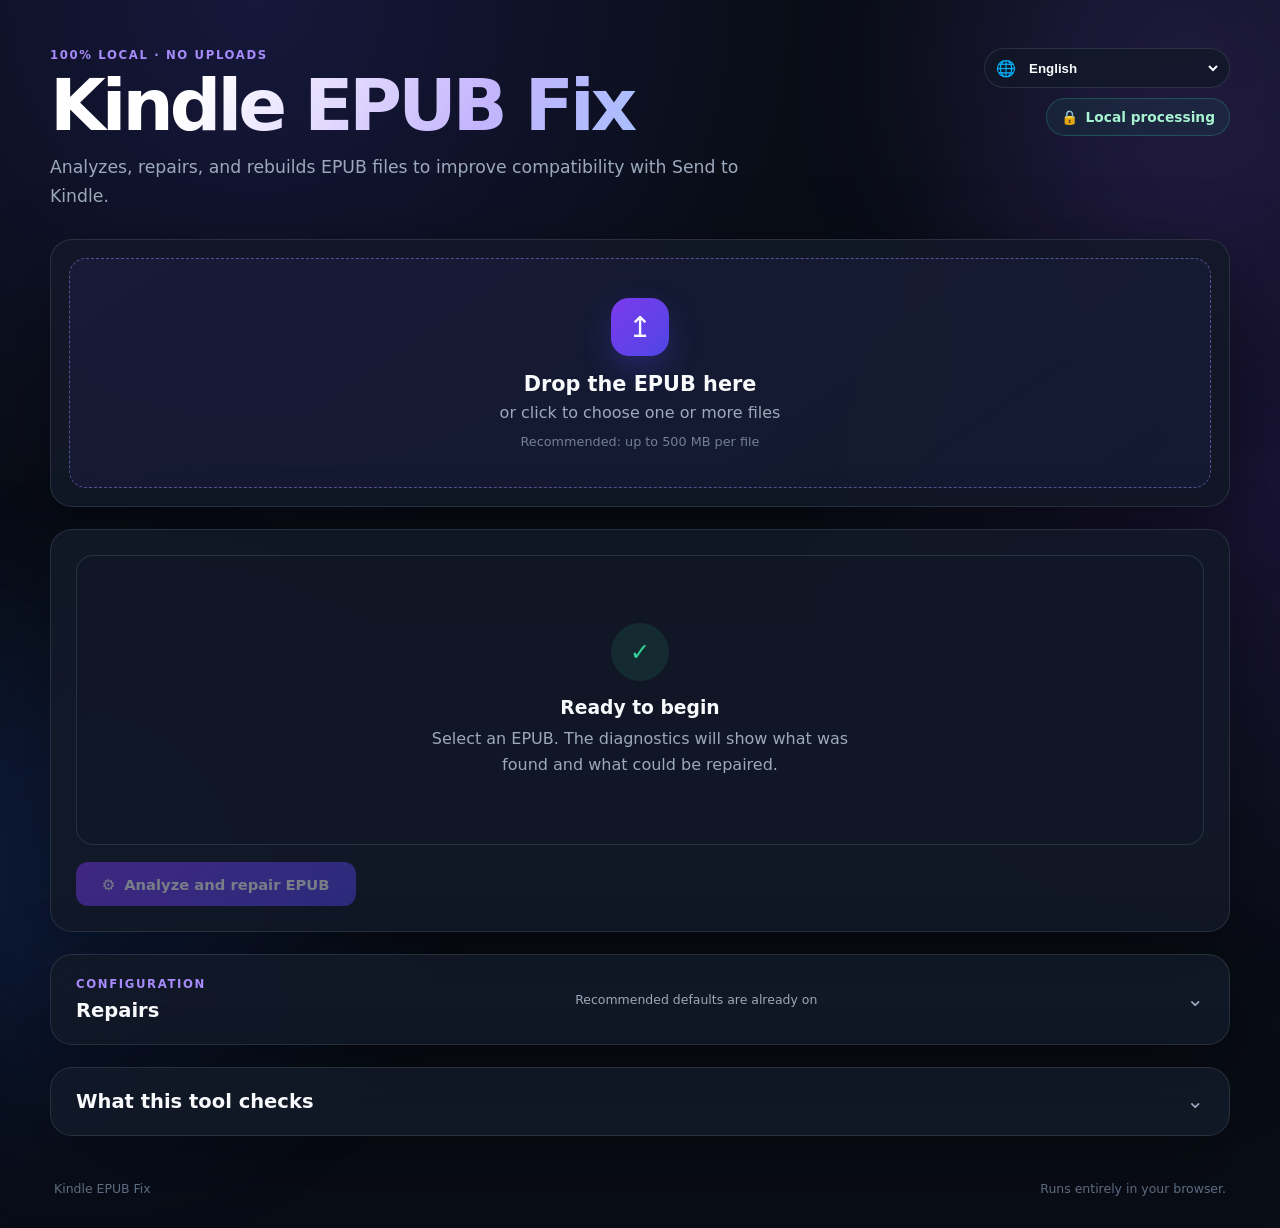
==== commit 838efcc8: "Rename project to Kindle-EPUB-Fix Renomeia o projeto de Kindle-EPUB-Fixer para Kindle-EPUB-Fix: - Re" ====
--- a/public/index.html
+++ b/public/index.html
@@ -1,88 +1,65 @@
 <!doctype html>
 <html lang="pt-BR">
 <head>
-  <meta charset="utf-8">
-  <meta name="viewport" content="width=device-width, initial-scale=1">
-  <meta name="color-scheme" content="dark light">
-  <meta name="theme-color" content="#111827">
-  <title>Kindle EPUB Fixer</title>
-  <meta name="description" content="Corrija arquivos EPUB para o Kindle direto no navegador: analisa, corrige e reconstrói o pacote para aumentar a compatibilidade com o Send to Kindle. 100% local, sem upload.">
-  <link rel="canonical" href="https://kindle-epub-fixer.web.app/">
-
-  <!-- hreflang: uma URL por idioma (?lang=xx) + x-default para deteccao automatica pelo navegador -->
-  <link rel="alternate" hreflang="x-default" href="https://kindle-epub-fixer.web.app/">
-  <link rel="alternate" hreflang="en" href="https://kindle-epub-fixer.web.app/?lang=en">
-  <link rel="alternate" hreflang="zh-CN" href="https://kindle-epub-fixer.web.app/?lang=zh">
-  <link rel="alternate" hreflang="hi" href="https://kindle-epub-fixer.web.app/?lang=hi">
-  <link rel="alternate" hreflang="es" href="https://kindle-epub-fixer.web.app/?lang=es">
-  <link rel="alternate" hreflang="fr" href="https://kindle-epub-fixer.web.app/?lang=fr">
-  <link rel="alternate" hreflang="ar" href="https://kindle-epub-fixer.web.app/?lang=ar">
-  <link rel="alternate" hreflang="bn" href="https://kindle-epub-fixer.web.app/?lang=bn">
-  <link rel="alternate" hreflang="pt-BR" href="https://kindle-epub-fixer.web.app/?lang=pt">
-  <link rel="alternate" hreflang="ru" href="https://kindle-epub-fixer.web.app/?lang=ru">
-  <link rel="alternate" hreflang="ur" href="https://kindle-epub-fixer.web.app/?lang=ur">
-  <link rel="alternate" hreflang="id" href="https://kindle-epub-fixer.web.app/?lang=id">
-  <link rel="alternate" hreflang="de" href="https://kindle-epub-fixer.web.app/?lang=de">
-  <link rel="alternate" hreflang="nl" href="https://kindle-epub-fixer.web.app/?lang=nl">
-  <link rel="alternate" hreflang="ja" href="https://kindle-epub-fixer.web.app/?lang=ja">
-  <link rel="alternate" hreflang="tr" href="https://kindle-epub-fixer.web.app/?lang=tr">
-  <link rel="alternate" hreflang="ko" href="https://kindle-epub-fixer.web.app/?lang=ko">
-  <link rel="alternate" hreflang="vi" href="https://kindle-epub-fixer.web.app/?lang=vi">
-  <link rel="alternate" hreflang="it" href="https://kindle-epub-fixer.web.app/?lang=it">
-  <link rel="alternate" hreflang="mr" href="https://kindle-epub-fixer.web.app/?lang=mr">
-  <link rel="alternate" hreflang="te" href="https://kindle-epub-fixer.web.app/?lang=te">
-  <link rel="alternate" hreflang="ta" href="https://kindle-epub-fixer.web.app/?lang=ta">
-
-  <meta property="og:type" content="website">
-  <meta property="og:site_name" content="Kindle EPUB Fixer">
-  <meta property="og:title" content="Kindle EPUB Fixer">
-  <meta property="og:description" content="Corrija arquivos EPUB para o Kindle direto no navegador: analisa, corrige e reconstrói o pacote para aumentar a compatibilidade com o Send to Kindle. 100% local, sem upload.">
-  <meta property="og:url" content="https://kindle-epub-fixer.web.app/">
-  <meta property="og:locale" content="pt_BR">
-  <meta property="og:locale:alternate" content="en_US">
-  <meta property="og:locale:alternate" content="zh_CN">
-  <meta property="og:locale:alternate" content="hi_IN">
-  <meta property="og:locale:alternate" content="es_ES">
-  <meta property="og:locale:alternate" content="fr_FR">
-  <meta property="og:locale:alternate" content="ar_AR">
-  <meta property="og:locale:alternate" content="bn_BD">
-  <meta property="og:locale:alternate" content="ru_RU">
-  <meta property="og:locale:alternate" content="ur_PK">
-  <meta property="og:locale:alternate" content="id_ID">
-  <meta property="og:locale:alternate" content="de_DE">
-  <meta property="og:locale:alternate" content="nl_NL">
-  <meta property="og:locale:alternate" content="ja_JP">
-  <meta property="og:locale:alternate" content="tr_TR">
-  <meta property="og:locale:alternate" content="ko_KR">
-  <meta property="og:locale:alternate" content="vi_VN">
-  <meta property="og:locale:alternate" content="it_IT">
-  <meta property="og:locale:alternate" content="mr_IN">
-  <meta property="og:locale:alternate" content="te_IN">
-  <meta property="og:locale:alternate" content="ta_IN">
-  <meta name="twitter:card" content="summary">
-  <meta name="twitter:title" content="Kindle EPUB Fixer">
-  <meta name="twitter:description" content="Corrija arquivos EPUB para o Kindle direto no navegador: analisa, corrige e reconstrói o pacote para aumentar a compatibilidade com o Send to Kindle. 100% local, sem upload.">
-
-  <link rel="icon" type="image/svg+xml" href="data:image/svg+xml,%3Csvg xmlns='http://www.w3.org/2000/svg' viewBox='0 0 64 64'%3E%3Cdefs%3E%3ClinearGradient id='g' x1='0' y1='0' x2='1' y2='1'%3E%3Cstop offset='0' stop-color='%237c3aed'/%3E%3Cstop offset='1' stop-color='%234f46e5'/%3E%3C/linearGradient%3E%3C/defs%3E%3Crect width='64' height='64' rx='14' fill='url(%23g)'/%3E%3Cpath d='M14 20c0-3 3-5 8-5s10 2 10 2v30s-5-2-10-2-8 2-8 2V20z' fill='%23fff'/%3E%3Cpath d='M50 20c0-3-3-5-8-5s-10 2-10 2v30s5-2 10-2 8 2 8 2V20z' fill='%23e0e7ff'/%3E%3C/svg%3E">
-  <link rel="stylesheet" href="styles.css">
-  <script type="application/ld+json">
-  {
-    "@context": "https://schema.org",
-    "@type": "WebApplication",
-    "name": "Kindle EPUB Fixer",
-    "url": "https://kindle-epub-fixer.web.app/",
-    "description": "Corrija arquivos EPUB para o Kindle direto no navegador: analisa, corrige e reconstrói o pacote para aumentar a compatibilidade com o Send to Kindle. 100% local, sem upload.",
-    "applicationCategory": "UtilitiesApplication",
-    "operatingSystem": "Any (roda no navegador)",
-    "browserRequirements": "Requer JavaScript habilitado",
-    "offers": {
-      "@type": "Offer",
-      "price": "0",
-      "priceCurrency": "USD"
-    },
-    "inLanguage": ["en", "zh-CN", "hi", "es", "fr", "ar", "bn", "pt-BR", "ru", "ur", "id", "de", "nl", "ja", "tr", "ko", "vi", "it", "mr", "te", "ta"]
-  }
-  </script>
+    <meta charset="utf-8">
+    <meta name="viewport" content="width=device-width, initial-scale=1">
+    <meta name="color-scheme" content="dark light">
+    <meta name="theme-color" content="#111827">
+    <title>Kindle EPUB Fix</title>
+    <meta name="description" content="Corrija arquivos EPUB para o Kindle direto no navegador: analisa, corrige e reconstrói o pacote para aumentar a compatibilidade com o Send to Kindle. 100% local, sem upload.">
+    <link rel="canonical" href="https://kindle-epub-fix.web.app/">
+    <meta name="robots" content="index, follow">
+
+    <meta property="og:type" content="website">
+    <meta property="og:site_name" content="Kindle EPUB Fix">
+    <meta property="og:title" content="Kindle EPUB Fix">
+    <meta property="og:description" content="Corrija arquivos EPUB para o Kindle direto no navegador: analisa, corrige e reconstrói o pacote para aumentar a compatibilidade com o Send to Kindle. 100% local, sem upload.">
+    <meta property="og:url" content="https://kindle-epub-fix.web.app/">
+    <meta property="og:locale" content="pt_BR">
+    <meta property="og:locale:alternate" content="en_US">
+    <meta property="og:locale:alternate" content="zh_CN">
+    <meta property="og:locale:alternate" content="hi_IN">
+    <meta property="og:locale:alternate" content="es_ES">
+    <meta property="og:locale:alternate" content="fr_FR">
+    <meta property="og:locale:alternate" content="ar_AR">
+    <meta property="og:locale:alternate" content="bn_BD">
+    <meta property="og:locale:alternate" content="ru_RU">
+    <meta property="og:locale:alternate" content="ur_PK">
+    <meta property="og:locale:alternate" content="id_ID">
+    <meta property="og:locale:alternate" content="de_DE">
+    <meta property="og:locale:alternate" content="nl_NL">
+    <meta property="og:locale:alternate" content="ja_JP">
+    <meta property="og:locale:alternate" content="tr_TR">
+    <meta property="og:locale:alternate" content="ko_KR">
+    <meta property="og:locale:alternate" content="vi_VN">
+    <meta property="og:locale:alternate" content="it_IT">
+    <meta property="og:locale:alternate" content="mr_IN">
+    <meta property="og:locale:alternate" content="te_IN">
+    <meta property="og:locale:alternate" content="ta_IN">
+    <meta name="twitter:card" content="summary">
+    <meta name="twitter:title" content="Kindle EPUB Fix">
+    <meta name="twitter:description" content="Corrija arquivos EPUB para o Kindle direto no navegador: analisa, corrige e reconstrói o pacote para aumentar a compatibilidade com o Send to Kindle. 100% local, sem upload.">
+
+    <link rel="icon" type="image/svg+xml" href="data:image/svg+xml,%3Csvg xmlns='http://www.w3.org/2000/svg' viewBox='0 0 64 64'%3E%3Cdefs%3E%3ClinearGradient id='g' x1='0' y1='0' x2='1' y2='1'%3E%3Cstop offset='0' stop-color='%237c3aed'/%3E%3Cstop offset='1' stop-color='%234f46e5'/%3E%3C/linearGradient%3E%3C/defs%3E%3Crect width='64' height='64' rx='14' fill='url(%23g)'/%3E%3Cpath d='M14 20c0-3 3-5 8-5s10 2 10 2v30s-5-2-10-2-8 2-8 2V20z' fill='%23fff'/%3E%3Cpath d='M50 20c0-3-3-5-8-5s-10 2-10 2v30s5-2 10-2 8 2 8 2V20z' fill='%23e0e7ff'/%3E%3C/svg%3E">
+    <link rel="stylesheet" href="styles.css">
+    <script type="application/ld+json">
+        {
+          "@context": "https://schema.org",
+          "@type": "WebApplication",
+          "name": "Kindle EPUB Fix",
+          "url": "https://kindle-epub-fix.web.app/",
+          "description": "Corrija arquivos EPUB para o Kindle direto no navegador: analisa, corrige e reconstrói o pacote para aumentar a compatibilidade com o Send to Kindle. 100% local, sem upload.",
+          "applicationCategory": "UtilitiesApplication",
+          "operatingSystem": "Any (roda no navegador)",
+          "browserRequirements": "Requer JavaScript habilitado",
+          "offers": {
+            "@type": "Offer",
+            "price": "0",
+            "priceCurrency": "USD"
+          },
+          "inLanguage": ["en", "zh-CN", "hi", "es", "fr", "ar", "bn", "pt-BR", "ru", "ur", "id", "de", "nl", "ja", "tr", "ko", "vi", "it", "mr", "te", "ta"]
+        }
+    </script>
 </head>
 <body>
   <div class="background-orb orb-one"></div>
@@ -92,7 +69,7 @@
     <header class="hero">
       <div>
         <p class="eyebrow" data-i18n="hero.eyebrow">100% local · nenhum upload</p>
-        <h1>Kindle EPUB Fixer</h1>
+        <h1>Kindle EPUB Fix</h1>
         <p class="hero-copy" data-i18n="hero.copy">Analisa, corrige e reconstrói arquivos EPUB para aumentar a compatibilidade com o Send to Kindle.</p>
       </div>
       <div class="header-actions">
@@ -212,7 +189,7 @@
       </p>
     </section>
 
-    <details class="panel collapsible-panel settings-panel" aria-labelledby="settings-title">
+    <details id="settingsPanel" class="panel collapsible-panel settings-panel" aria-labelledby="settings-title">
       <summary>
         <div>
           <p class="section-kicker" data-i18n="settings.kicker">Configuração</p>
@@ -223,7 +200,11 @@
 
       <div class="collapsible-body">
         <div class="collapsible-body-header">
-          <button id="recommendedButton" class="text-button" type="button" data-i18n="settings.recommended">Usar recomendadas</button>
+          <p id="settingsScope" class="settings-scope hidden"></p>
+          <div class="collapsible-body-actions">
+            <button id="applyOptionsToAllButton" class="text-button hidden" type="button" data-i18n="settings.applyToAll">Aplicar a todos os arquivos</button>
+            <button id="recommendedButton" class="text-button" type="button" data-i18n="settings.recommended">Usar recomendadas</button>
+          </div>
         </div>
 
         <fieldset>
@@ -239,7 +220,7 @@
             <span class="switch" aria-hidden="true"></span>
           </label>
           <label class="switch-row">
-            <span><strong data-i18n="option.rebuildChapters.title">Reconstruir capítulos no sumário</strong><small data-i18n="option.rebuildChapters.description">Detecta capítulos que existem no livro mas faltam no sumário e os adiciona, para o Kindle reconhecer cada um. Substitui o sumário atual.</small></span>
+            <span><strong data-i18n="option.rebuildChapters.title">Reconstruir capítulos no sumário</strong><small data-i18n="option.rebuildChapters.description">Detecta capítulos que existem no livro mas faltam no sumário e os adiciona, para o Kindle reconhecer cada um. Substitui o sumário atual. Também divide capítulos muito longos em partes menores usando os espaçamentos internos, para o Kindle navegar cada trecho.</small></span>
             <input id="rebuildChapters" type="checkbox">
             <span class="switch" aria-hidden="true"></span>
           </label>
@@ -320,7 +301,7 @@
     </details>
 
     <footer>
-      <span>Kindle EPUB Fixer</span>
+      <span>Kindle EPUB Fix</span>
       <span data-i18n="footer.local">Funciona inteiramente no navegador.</span>
     </footer>
 
--- a/public/styles.css
+++ b/public/styles.css
@@ -188,6 +188,19 @@
 .icon-button:hover { background: rgba(251, 113, 133, 0.1); color: var(--danger); }
 
 .file-list { display: grid; gap: 10px; margin-top: 16px; }
+.file-name-input {
+  width: 100%;
+  min-height: 34px;
+  margin-top: 4px;
+  padding: 0 10px;
+  border-radius: 8px;
+  border: 1px solid var(--line);
+  background: rgba(17, 24, 39, 0.78);
+  color: var(--text);
+  font-size: 0.84rem;
+}
+.file-name-input:focus-visible { outline: 2px solid var(--accent-light); outline-offset: 2px; }
+.file-row-actions { display: flex; align-items: center; gap: 12px; flex-wrap: wrap; justify-content: flex-end; }
 .file-row {
   display: flex;
   align-items: center;
@@ -454,7 +467,9 @@
 .collapsible-panel > summary h2 { margin: 0; font-size: 1.22rem; }
 .collapsible-hint { color: var(--muted); font-size: 0.78rem; white-space: nowrap; }
 .collapsible-body { padding: 20px 25px 25px; }
-.collapsible-body-header { display: flex; justify-content: flex-end; margin-bottom: 6px; }
+.collapsible-body-header { display: flex; justify-content: space-between; align-items: center; gap: 12px; flex-wrap: wrap; margin-bottom: 6px; }
+.collapsible-body-actions { display: flex; gap: 12px; flex-wrap: wrap; margin-left: auto; }
+.settings-scope { margin: 0; color: var(--muted); font-size: 0.82rem; font-weight: 700; overflow-wrap: anywhere; }
 
 .notes-grid { display: grid; grid-template-columns: repeat(4, 1fr); gap: 14px; }
 .notes-grid article { padding: 16px; border: 1px solid var(--line); border-radius: 14px; background: rgba(17, 24, 39, 0.56); }
@@ -503,6 +518,23 @@
   .notes-grid { grid-template-columns: 1fr; }
   .action-buttons { flex-direction: column; }
   .primary-button, .secondary-button { width: 100%; }
+
+  /* Em telas estreitas a linha vira grade: nome/campo em cima, acoes embaixo */
+  .file-row {
+    display: grid;
+    grid-template-columns: auto minmax(0, 1fr) auto;
+    align-items: start;
+    gap: 6px 12px;
+    padding: 14px;
+  }
+  .file-status { grid-column: 1; grid-row: 1; margin-top: 2px; }
+  .file-details { grid-column: 2; grid-row: 1; }
+  .file-row > .icon-button { grid-column: 3; grid-row: 1; }
+  .file-row-actions { grid-column: 1 / -1; grid-row: 2; justify-content: flex-start; gap: 4px; }
+  /* Sem ellipsis: o nome completo cabe quebrando em varias linhas */
+  .file-details strong { white-space: normal; overflow-wrap: anywhere; }
+  /* 16px evita o zoom automatico do iOS ao focar o campo */
+  .file-name-input { min-height: 42px; margin-top: 8px; font-size: 16px; }
 }
 
 .header-actions {
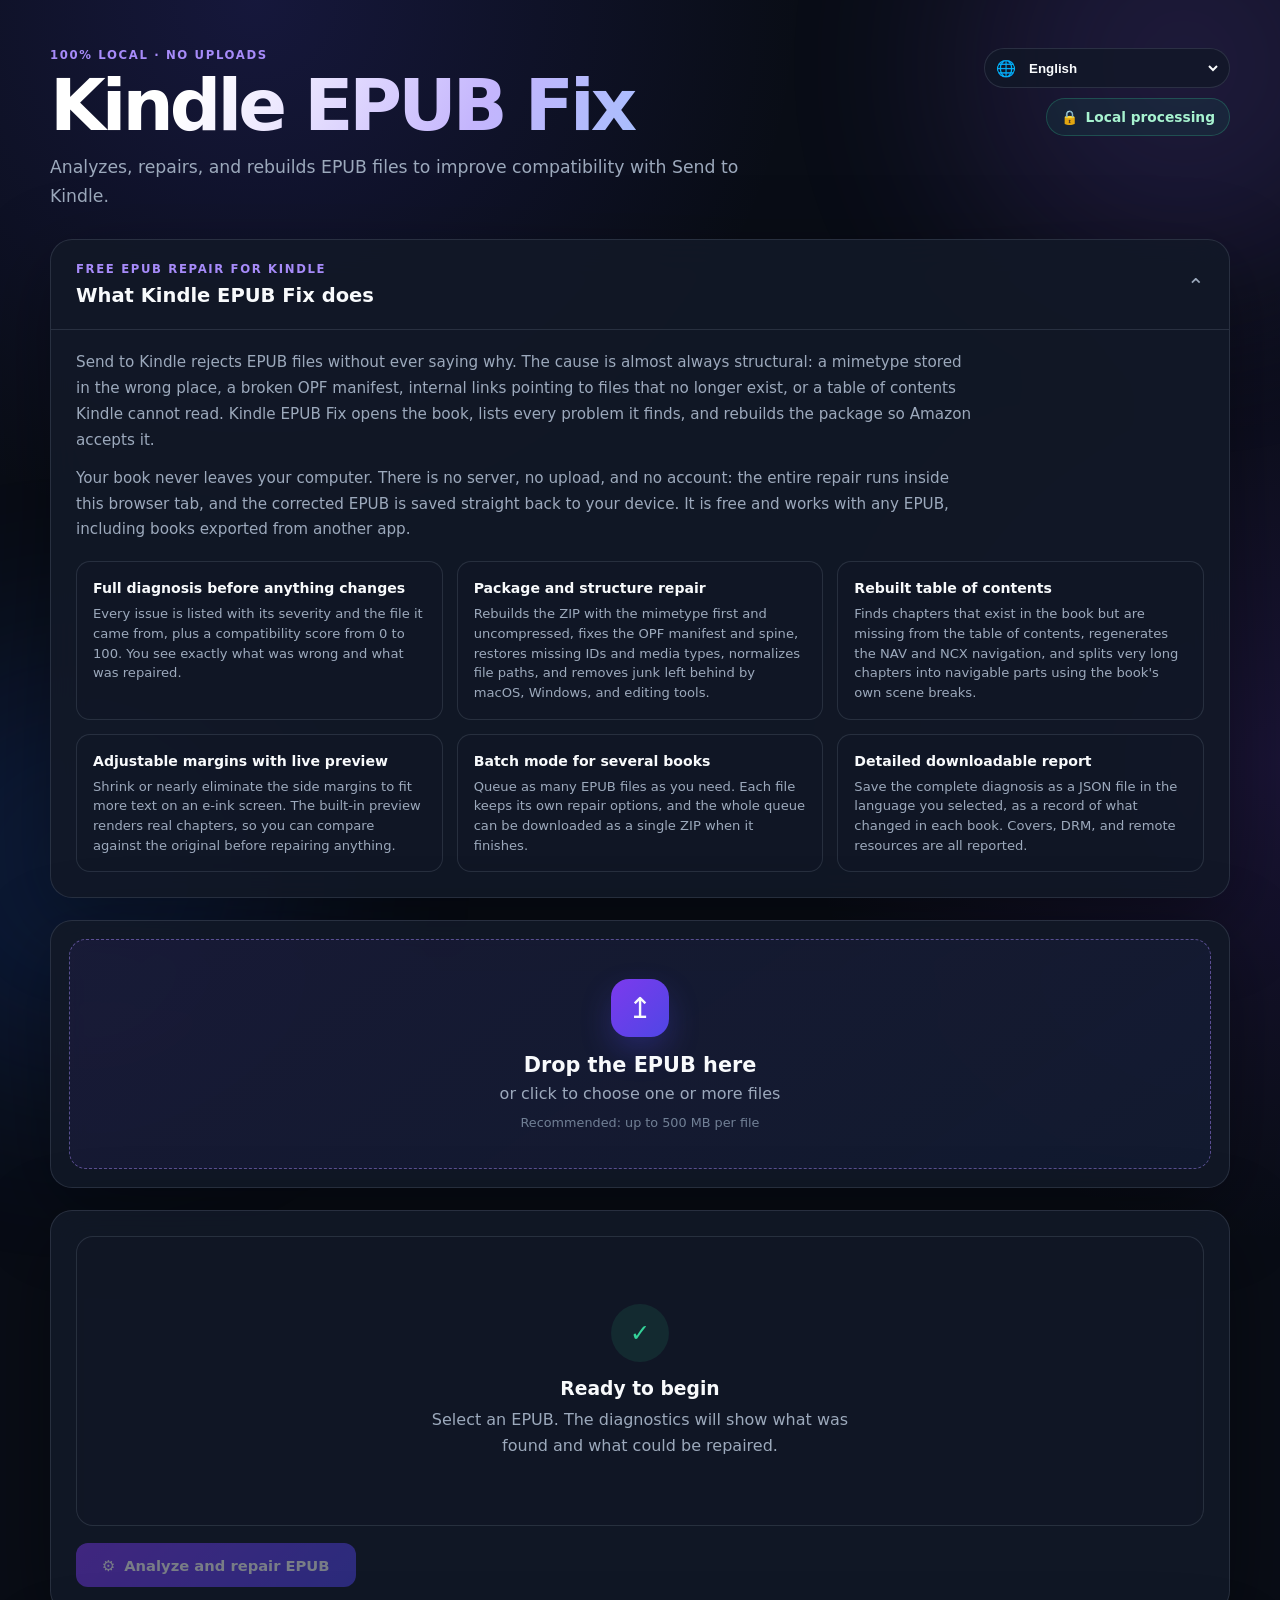
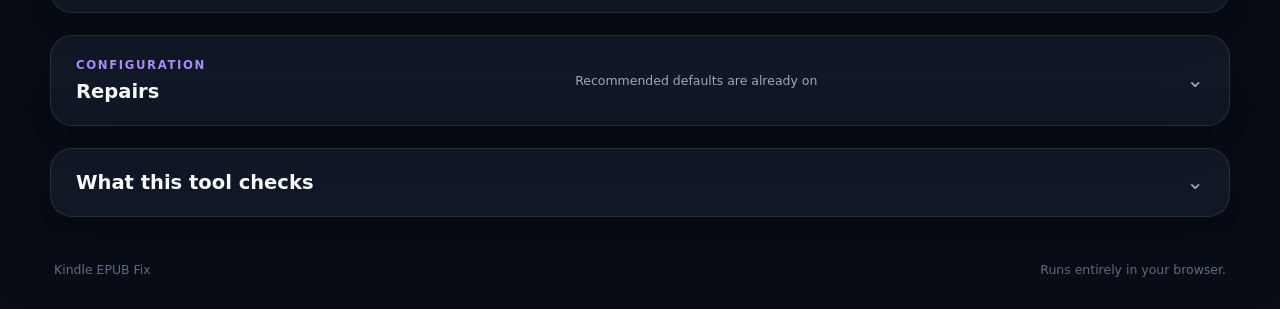
==== commit 69e739fc: "Fix Google indexing and add a collapsible intro panel The served HTML was in Portuguese while DEFAUL" ====
--- a/public/index.html
+++ b/public/index.html
@@ -1,22 +1,31 @@
 <!doctype html>
-<html lang="pt-BR">
+<!--
+  O HTML servido fica no idioma padrao do i18n (en, ver DEFAULT_LANGUAGE em
+  i18n.js). O Googlebot renderiza a pagina com Accept-Language en e o app troca
+  todo o texto por JS; servir o fallback em outro idioma fazia o HTML bruto e o
+  HTML renderizado divergirem (lang, title e description), o que atrapalha a
+  indexacao. Nao adicione <link rel="alternate" hreflang>: as variantes ?lang=xx
+  servem exatamente este mesmo HTML e apontam o canonical para a raiz, entao um
+  hreflang aqui viraria "hreflang para pagina nao canonica" no Search Console.
+-->
+<html lang="en">
 <head>
     <meta charset="utf-8">
     <meta name="viewport" content="width=device-width, initial-scale=1">
     <meta name="color-scheme" content="dark light">
     <meta name="theme-color" content="#111827">
-    <title>Kindle EPUB Fix</title>
-    <meta name="description" content="Corrija arquivos EPUB para o Kindle direto no navegador: analisa, corrige e reconstrói o pacote para aumentar a compatibilidade com o Send to Kindle. 100% local, sem upload.">
+    <title>Kindle EPUB Fix — Repair EPUB files for Send to Kindle</title>
+    <meta name="description" content="Analyzes, repairs, and rebuilds EPUB files to improve compatibility with Send to Kindle.">
     <link rel="canonical" href="https://kindle-epub-fix.web.app/">
     <meta name="robots" content="index, follow">
 
     <meta property="og:type" content="website">
     <meta property="og:site_name" content="Kindle EPUB Fix">
-    <meta property="og:title" content="Kindle EPUB Fix">
-    <meta property="og:description" content="Corrija arquivos EPUB para o Kindle direto no navegador: analisa, corrige e reconstrói o pacote para aumentar a compatibilidade com o Send to Kindle. 100% local, sem upload.">
+    <meta property="og:title" content="Kindle EPUB Fix — Repair EPUB files for Send to Kindle">
+    <meta property="og:description" content="Analyzes, repairs, and rebuilds EPUB files to improve compatibility with Send to Kindle.">
     <meta property="og:url" content="https://kindle-epub-fix.web.app/">
-    <meta property="og:locale" content="pt_BR">
-    <meta property="og:locale:alternate" content="en_US">
+    <meta property="og:locale" content="en_US">
+    <meta property="og:locale:alternate" content="pt_BR">
     <meta property="og:locale:alternate" content="zh_CN">
     <meta property="og:locale:alternate" content="hi_IN">
     <meta property="og:locale:alternate" content="es_ES">
@@ -37,8 +46,8 @@
     <meta property="og:locale:alternate" content="te_IN">
     <meta property="og:locale:alternate" content="ta_IN">
     <meta name="twitter:card" content="summary">
-    <meta name="twitter:title" content="Kindle EPUB Fix">
-    <meta name="twitter:description" content="Corrija arquivos EPUB para o Kindle direto no navegador: analisa, corrige e reconstrói o pacote para aumentar a compatibilidade com o Send to Kindle. 100% local, sem upload.">
+    <meta name="twitter:title" content="Kindle EPUB Fix — Repair EPUB files for Send to Kindle">
+    <meta name="twitter:description" content="Analyzes, repairs, and rebuilds EPUB files to improve compatibility with Send to Kindle.">
 
     <link rel="icon" type="image/svg+xml" href="data:image/svg+xml,%3Csvg xmlns='http://www.w3.org/2000/svg' viewBox='0 0 64 64'%3E%3Cdefs%3E%3ClinearGradient id='g' x1='0' y1='0' x2='1' y2='1'%3E%3Cstop offset='0' stop-color='%237c3aed'/%3E%3Cstop offset='1' stop-color='%234f46e5'/%3E%3C/linearGradient%3E%3C/defs%3E%3Crect width='64' height='64' rx='14' fill='url(%23g)'/%3E%3Cpath d='M14 20c0-3 3-5 8-5s10 2 10 2v30s-5-2-10-2-8 2-8 2V20z' fill='%23fff'/%3E%3Cpath d='M50 20c0-3-3-5-8-5s-10 2-10 2v30s5-2 10-2 8 2 8 2V20z' fill='%23e0e7ff'/%3E%3C/svg%3E">
     <link rel="stylesheet" href="styles.css">
@@ -48,10 +57,10 @@
           "@type": "WebApplication",
           "name": "Kindle EPUB Fix",
           "url": "https://kindle-epub-fix.web.app/",
-          "description": "Corrija arquivos EPUB para o Kindle direto no navegador: analisa, corrige e reconstrói o pacote para aumentar a compatibilidade com o Send to Kindle. 100% local, sem upload.",
+          "description": "Analyzes, repairs, and rebuilds EPUB files to improve compatibility with Send to Kindle. Runs entirely in the browser, with no upload.",
           "applicationCategory": "UtilitiesApplication",
-          "operatingSystem": "Any (roda no navegador)",
-          "browserRequirements": "Requer JavaScript habilitado",
+          "operatingSystem": "Any (runs in the browser)",
+          "browserRequirements": "Requires JavaScript",
           "offers": {
             "@type": "Offer",
             "price": "0",
@@ -68,39 +77,81 @@
   <main class="app-shell">
     <header class="hero">
       <div>
-        <p class="eyebrow" data-i18n="hero.eyebrow">100% local · nenhum upload</p>
+        <p class="eyebrow" data-i18n="hero.eyebrow">100% local · no uploads</p>
         <h1>Kindle EPUB Fix</h1>
-        <p class="hero-copy" data-i18n="hero.copy">Analisa, corrige e reconstrói arquivos EPUB para aumentar a compatibilidade com o Send to Kindle.</p>
+        <p class="hero-copy" data-i18n="hero.copy">Analyzes, repairs, and rebuilds EPUB files to improve compatibility with Send to Kindle.</p>
       </div>
       <div class="header-actions">
         <label class="language-control" for="languageSelect">
           <span aria-hidden="true">🌐</span>
-          <span class="sr-only" data-i18n="language.label">Idioma</span>
+          <span class="sr-only" data-i18n="language.label">Language</span>
           <select id="languageSelect" data-i18n-aria-label="language.label">
             <!-- As opções são preenchidas dinamicamente por app.js a partir de EpubFixerI18n.getLanguages() -->
             <option value="en">English</option>
             <option value="pt">Português</option>
           </select>
         </label>
-        <div class="privacy-badge" data-i18n-title="privacy.title" title="O arquivo é processado somente no seu navegador.">
+        <div class="privacy-badge" data-i18n-title="privacy.title" title="The file is processed only in your browser.">
           <span aria-hidden="true">🔒</span>
-          <span data-i18n="privacy.label">Processamento local</span>
+          <span data-i18n="privacy.label">Local processing</span>
         </div>
       </div>
     </header>
+
+    <!-- Este painel e o conteudo indexavel do site: ele NASCE aberto (atributo open) para
+         que o Googlebot, que nao tem localStorage, sempre renderize o texto expandido.
+         O app.js so fecha depois, se o usuario tiver salvo essa preferencia. -->
+    <details id="introPanel" class="panel collapsible-panel intro-panel" aria-labelledby="intro-title" open>
+      <summary>
+        <div>
+          <p class="section-kicker" data-i18n="intro.kicker">Free EPUB repair for Kindle</p>
+          <h2 id="intro-title" data-i18n="intro.title">What Kindle EPUB Fix does</h2>
+        </div>
+      </summary>
+      <div class="collapsible-body">
+        <p class="intro-lead" data-i18n="intro.lead">Send to Kindle rejects EPUB files without ever saying why. The cause is almost always structural: a mimetype stored in the wrong place, a broken OPF manifest, internal links pointing to files that no longer exist, or a table of contents Kindle cannot read. Kindle EPUB Fix opens the book, lists every problem it finds, and rebuilds the package so Amazon accepts it.</p>
+        <p class="intro-lead" data-i18n="intro.privacy">Your book never leaves your computer. There is no server, no upload, and no account: the entire repair runs inside this browser tab, and the corrected EPUB is saved straight back to your device. It is free and works with any EPUB, including books exported from another app.</p>
+        <div class="intro-grid">
+          <article>
+            <strong data-i18n="intro.diagnose.title">Full diagnosis before anything changes</strong>
+            <p data-i18n="intro.diagnose.description">Every issue is listed with its severity and the file it came from, plus a compatibility score from 0 to 100. You see exactly what was wrong and what was repaired.</p>
+          </article>
+          <article>
+            <strong data-i18n="intro.package.title">Package and structure repair</strong>
+            <p data-i18n="intro.package.description">Rebuilds the ZIP with the mimetype first and uncompressed, fixes the OPF manifest and spine, restores missing IDs and media types, normalizes file paths, and removes junk left behind by macOS, Windows, and editing tools.</p>
+          </article>
+          <article>
+            <strong data-i18n="intro.toc.title">Rebuilt table of contents</strong>
+            <p data-i18n="intro.toc.description">Finds chapters that exist in the book but are missing from the table of contents, regenerates the NAV and NCX navigation, and splits very long chapters into navigable parts using the book's own scene breaks.</p>
+          </article>
+          <article>
+            <strong data-i18n="intro.margins.title">Adjustable margins with live preview</strong>
+            <p data-i18n="intro.margins.description">Shrink or nearly eliminate the side margins to fit more text on an e-ink screen. The built-in preview renders real chapters, so you can compare against the original before repairing anything.</p>
+          </article>
+          <article>
+            <strong data-i18n="intro.batch.title">Batch mode for several books</strong>
+            <p data-i18n="intro.batch.description">Queue as many EPUB files as you need. Each file keeps its own repair options, and the whole queue can be downloaded as a single ZIP when it finishes.</p>
+          </article>
+          <article>
+            <strong data-i18n="intro.report.title">Detailed downloadable report</strong>
+            <p data-i18n="intro.report.description">Save the complete diagnosis as a JSON file in the language you selected, as a record of what changed in each book. Covers, DRM, and remote resources are all reported.</p>
+          </article>
+        </div>
+      </div>
+    </details>
 
     <section class="panel upload-panel" aria-labelledby="upload-title">
       <div id="dropZone" class="drop-zone" tabindex="0" role="button" aria-describedby="drop-help">
         <input id="fileInput" type="file" accept=".epub,application/epub+zip" multiple hidden>
         <div class="drop-icon" aria-hidden="true">↥</div>
-        <h2 id="upload-title" data-i18n="upload.title">Solte o EPUB aqui</h2>
-        <p id="drop-help" data-i18n="upload.help">ou clique para escolher um ou mais arquivos</p>
-        <span class="file-limit" data-i18n="upload.limit">Recomendado: até 500 MB por arquivo</span>
+        <h2 id="upload-title" data-i18n="upload.title">Drop the EPUB here</h2>
+        <p id="drop-help" data-i18n="upload.help">or click to choose one or more files</p>
+        <span class="file-limit" data-i18n="upload.limit">Recommended: up to 500 MB per file</span>
       </div>
 
       <div id="batchSummary" class="batch-summary hidden" aria-live="polite">
         <span id="batchSummaryText"></span>
-        <button id="downloadAllButton" class="text-button hidden" type="button" data-i18n="button.downloadAll">Baixar todos (.zip)</button>
+        <button id="downloadAllButton" class="text-button hidden" type="button" data-i18n="button.downloadAll">Download all (.zip)</button>
       </div>
 
       <div id="fileList" class="file-list hidden" aria-live="polite"></div>
@@ -109,31 +160,31 @@
     <section class="panel action-panel">
       <div id="idleState" class="state-card">
         <div class="state-icon" aria-hidden="true">✓</div>
-        <h3 data-i18n="idle.title">Pronto para começar</h3>
-        <p data-i18n="idle.description">Selecione um EPUB. O diagnóstico mostrará o que foi encontrado e o que pôde ser corrigido.</p>
+        <h3 data-i18n="idle.title">Ready to begin</h3>
+        <p data-i18n="idle.description">Select an EPUB. The diagnostics will show what was found and what could be repaired.</p>
       </div>
 
       <div id="progressState" class="progress-state hidden" aria-live="polite">
         <div class="progress-header">
-          <strong id="progressLabel" data-i18n="progress.initialLabel">Lendo arquivo…</strong>
+          <strong id="progressLabel" data-i18n="progress.initialLabel">Reading file…</strong>
           <span id="progressPercent">0%</span>
         </div>
         <div class="progress-track" aria-hidden="true"><div id="progressBar" class="progress-bar"></div></div>
-        <p id="progressDetail" data-i18n="progress.initialDetail">Preparando análise.</p>
+        <p id="progressDetail" data-i18n="progress.initialDetail">Preparing analysis.</p>
       </div>
 
       <div id="resultState" class="result-state hidden" aria-live="polite">
         <div class="summary-grid">
-          <div class="summary-card"><span id="errorCount">0</span><small data-i18n="summary.errors">erros</small></div>
-          <div class="summary-card"><span id="warningCount">0</span><small data-i18n="summary.warnings">alertas</small></div>
-          <div class="summary-card"><span id="fixedCount">0</span><small data-i18n="summary.fixes">correções</small></div>
-          <div class="summary-card"><span id="fileCount">0</span><small data-i18n="summary.files">arquivos</small></div>
+          <div class="summary-card"><span id="errorCount">0</span><small data-i18n="summary.errors">errors</small></div>
+          <div class="summary-card"><span id="warningCount">0</span><small data-i18n="summary.warnings">warnings</small></div>
+          <div class="summary-card"><span id="fixedCount">0</span><small data-i18n="summary.fixes">fixes</small></div>
+          <div class="summary-card"><span id="fileCount">0</span><small data-i18n="summary.files">files</small></div>
         </div>
 
         <div id="scoreCard" class="score-card hidden">
           <div class="score-ring"><span id="scoreValue">0</span><small>/100</small></div>
           <div class="score-copy">
-            <strong data-i18n="score.title">Nota de compatibilidade</strong>
+            <strong data-i18n="score.title">Compatibility score</strong>
             <span id="scoreTier"></span>
           </div>
         </div>
@@ -144,20 +195,20 @@
         </div>
 
         <div class="filename-field hidden" id="filenameField">
-          <label for="outputFilenameInput" data-i18n="result.filenameLabel">Nome do arquivo ao salvar</label>
+          <label for="outputFilenameInput" data-i18n="result.filenameLabel">File name when saving</label>
           <input id="outputFilenameInput" class="filename-input" type="text" spellcheck="false" autocomplete="off" autocapitalize="off">
         </div>
 
         <details id="reportDetails" class="report-details">
-          <summary data-i18n="report.viewDetails">Ver relatório detalhado</summary>
+          <summary data-i18n="report.viewDetails">View detailed report</summary>
           <div class="report-toolbar">
-            <div class="filter-group" role="group" data-i18n-aria-label="report.filterLabel" aria-label="Filtrar relatório">
-              <button class="filter-button active" data-filter="all" type="button" data-i18n="report.all">Todos</button>
-              <button class="filter-button" data-filter="error" type="button" data-i18n="report.errors">Erros</button>
-              <button class="filter-button" data-filter="warning" type="button" data-i18n="report.warnings">Alertas</button>
-              <button class="filter-button" data-filter="fixed" type="button" data-i18n="report.fixed">Corrigidos</button>
+            <div class="filter-group" role="group" data-i18n-aria-label="report.filterLabel" aria-label="Filter report">
+              <button class="filter-button active" data-filter="all" type="button" data-i18n="report.all">All</button>
+              <button class="filter-button" data-filter="error" type="button" data-i18n="report.errors">Errors</button>
+              <button class="filter-button" data-filter="warning" type="button" data-i18n="report.warnings">Warnings</button>
+              <button class="filter-button" data-filter="fixed" type="button" data-i18n="report.fixed">Fixed</button>
             </div>
-            <button id="downloadReportButton" class="text-button" type="button" data-i18n="report.download">Baixar relatório</button>
+            <button id="downloadReportButton" class="text-button" type="button" data-i18n="report.download">Download report</button>
           </div>
 
           <div id="reportList" class="report-list"></div>
@@ -167,117 +218,117 @@
       <div class="action-buttons">
         <button id="repairButton" class="primary-button" type="button" disabled>
           <span aria-hidden="true">⚙</span>
-          <span data-i18n="button.repair">Analisar e corrigir EPUB</span>
+          <span data-i18n="button.repair">Analyze and repair EPUB</span>
         </button>
         <button id="previewButton" class="secondary-button hidden" type="button">
           <span aria-hidden="true">👁</span>
-          <span data-i18n="button.preview">Ver prévia das margens</span>
+          <span data-i18n="button.preview">Preview margins</span>
         </button>
         <button id="downloadButton" class="secondary-button hidden" type="button">
           <span aria-hidden="true">↓</span>
-          <span data-i18n="button.download">Baixar EPUB corrigido</span>
+          <span data-i18n="button.download">Download repaired EPUB</span>
         </button>
         <a id="sendToKindleLink" class="secondary-button hidden" href="https://www.amazon.com.br/sendtokindle" target="_blank" rel="noopener noreferrer">
           <span aria-hidden="true">↗</span>
-          <span data-i18n="button.sendToKindle">Abrir Send to Kindle</span>
+          <span data-i18n="button.sendToKindle">Open Send to Kindle</span>
         </a>
       </div>
 
       <p id="supportLink" class="support-note hidden">
-        <span data-i18n="result.supportText">Gostou da ferramenta?</span>
-        <a href="https://www.buymeacoffee.com/dliedke" target="_blank" rel="noopener noreferrer">☕ <span data-i18n="result.supportLinkText">Compre um café para o desenvolvedor</span></a>
+        <span data-i18n="result.supportText">Enjoying the tool?</span>
+        <a href="https://www.buymeacoffee.com/dliedke" target="_blank" rel="noopener noreferrer">☕ <span data-i18n="result.supportLinkText">Buy the developer a coffee</span></a>
       </p>
     </section>
 
     <details id="settingsPanel" class="panel collapsible-panel settings-panel" aria-labelledby="settings-title">
       <summary>
         <div>
-          <p class="section-kicker" data-i18n="settings.kicker">Configuração</p>
-          <h2 id="settings-title" data-i18n="settings.title">Correções</h2>
-        </div>
-        <small class="collapsible-hint" data-i18n="settings.hint">Os padrões recomendados já estão ativos</small>
+          <p class="section-kicker" data-i18n="settings.kicker">Configuration</p>
+          <h2 id="settings-title" data-i18n="settings.title">Repairs</h2>
+        </div>
+        <small class="collapsible-hint" data-i18n="settings.hint">Recommended defaults are already on</small>
       </summary>
 
       <div class="collapsible-body">
         <div class="collapsible-body-header">
           <p id="settingsScope" class="settings-scope hidden"></p>
           <div class="collapsible-body-actions">
-            <button id="applyOptionsToAllButton" class="text-button hidden" type="button" data-i18n="settings.applyToAll">Aplicar a todos os arquivos</button>
-            <button id="recommendedButton" class="text-button" type="button" data-i18n="settings.recommended">Usar recomendadas</button>
+            <button id="applyOptionsToAllButton" class="text-button hidden" type="button" data-i18n="settings.applyToAll">Apply to all files</button>
+            <button id="recommendedButton" class="text-button" type="button" data-i18n="settings.recommended">Use recommended</button>
           </div>
         </div>
 
         <fieldset>
-          <legend data-i18n="settings.structure">Estrutura do EPUB</legend>
-          <label class="switch-row">
-            <span><strong data-i18n="option.reduceMargins.title">Diminuir margens laterais</strong><small data-i18n="option.reduceMargins.description">Reduz o espaço em branco nas laterais do texto para aproveitar melhor a tela.</small></span>
+          <legend data-i18n="settings.structure">EPUB structure</legend>
+          <label class="switch-row">
+            <span><strong data-i18n="option.reduceMargins.title">Reduce side margins</strong><small data-i18n="option.reduceMargins.description">Shrinks the blank space on the sides of the text to make better use of the screen.</small></span>
             <input id="reduceMargins" type="checkbox">
             <span class="switch" aria-hidden="true"></span>
           </label>
           <label class="switch-row">
-            <span><strong data-i18n="option.miniMargins.title">Mini-margens (quase sem espaço lateral)</strong><small data-i18n="option.miniMargins.description">Reduz ainda mais, deixando o texto quase colado nas bordas da tela. Tem prioridade sobre a opção acima.</small></span>
+            <span><strong data-i18n="option.miniMargins.title">Mini margins (almost edge-to-edge)</strong><small data-i18n="option.miniMargins.description">Shrinks it even further, so text sits almost flush against the screen edges. Turning this on disables the option above.</small></span>
             <input id="miniMargins" type="checkbox">
             <span class="switch" aria-hidden="true"></span>
           </label>
           <label class="switch-row">
-            <span><strong data-i18n="option.rebuildChapters.title">Reconstruir capítulos no sumário</strong><small data-i18n="option.rebuildChapters.description">Detecta capítulos que existem no livro mas faltam no sumário e os adiciona, para o Kindle reconhecer cada um. Substitui o sumário atual. Também divide capítulos muito longos em partes menores usando os espaçamentos internos, para o Kindle navegar cada trecho.</small></span>
+            <span><strong data-i18n="option.rebuildChapters.title">Rebuild chapters in the table of contents</strong><small data-i18n="option.rebuildChapters.description">Detects chapters that exist in the book but are missing from the table of contents and adds them, so Kindle recognizes each one. Replaces the current table of contents. It also splits very long chapters into smaller parts using their internal spacing, so Kindle can navigate each part.</small></span>
             <input id="rebuildChapters" type="checkbox">
             <span class="switch" aria-hidden="true"></span>
           </label>
           <label class="switch-row">
-            <span><strong data-i18n="option.fixZip.title">Reconstruir pacote ZIP</strong><small data-i18n="option.fixZip.description">Coloca o mimetype primeiro e sem compressão.</small></span>
+            <span><strong data-i18n="option.fixZip.title">Rebuild ZIP package</strong><small data-i18n="option.fixZip.description">Places mimetype first and stores it without compression.</small></span>
             <input id="fixZip" type="checkbox" checked disabled>
             <span class="switch" aria-hidden="true"></span>
           </label>
           <label class="switch-row">
-            <span><strong data-i18n="option.normalizePaths.title">Normalizar nomes e caminhos</strong><small data-i18n="option.normalizePaths.description">Corrige espaços, acentos problemáticos, porcentagens, barras e caixa.</small></span>
+            <span><strong data-i18n="option.normalizePaths.title">Normalize names and paths</strong><small data-i18n="option.normalizePaths.description">Fixes spaces, problematic accents, percent encoding, slashes, and letter case.</small></span>
             <input id="normalizePaths" type="checkbox" checked>
             <span class="switch" aria-hidden="true"></span>
           </label>
           <label class="switch-row">
-            <span><strong data-i18n="option.removeJunk.title">Remover arquivos inúteis</strong><small data-i18n="option.removeJunk.description">Exclui lixo de macOS, Windows e editores.</small></span>
+            <span><strong data-i18n="option.removeJunk.title">Remove junk files</strong><small data-i18n="option.removeJunk.description">Deletes files left by macOS, Windows, and editors.</small></span>
             <input id="removeJunk" type="checkbox" checked>
             <span class="switch" aria-hidden="true"></span>
           </label>
         </fieldset>
 
         <fieldset>
-          <legend data-i18n="settings.content">Pacote e conteúdo</legend>
-          <label class="switch-row">
-            <span><strong data-i18n="option.repairPackage.title">Reparar OPF, manifesto e spine</strong><small data-i18n="option.repairPackage.description">Corrige IDs, itens ausentes, media types e ordem de leitura.</small></span>
+          <legend data-i18n="settings.content">Package and content</legend>
+          <label class="switch-row">
+            <span><strong data-i18n="option.repairPackage.title">Repair OPF, manifest, and spine</strong><small data-i18n="option.repairPackage.description">Fixes IDs, missing items, media types, and reading order.</small></span>
             <input id="repairPackage" type="checkbox" checked>
             <span class="switch" aria-hidden="true"></span>
           </label>
           <label class="switch-row">
-            <span><strong data-i18n="option.repairNavigation.title">Reparar sumários NAV e NCX</strong><small data-i18n="option.repairNavigation.description">Gera navegação compatível quando estiver ausente ou vazia.</small></span>
+            <span><strong data-i18n="option.repairNavigation.title">Repair NAV and NCX tables of contents</strong><small data-i18n="option.repairNavigation.description">Creates compatible navigation when it is missing or empty.</small></span>
             <input id="repairNavigation" type="checkbox" checked>
             <span class="switch" aria-hidden="true"></span>
           </label>
           <label class="switch-row">
-            <span><strong data-i18n="option.repairText.title">Corrigir XHTML, XML e CSS</strong><small data-i18n="option.repairText.description">Remove caracteres inválidos, BOMs e referências quebradas.</small></span>
+            <span><strong data-i18n="option.repairText.title">Repair XHTML, XML, and CSS</strong><small data-i18n="option.repairText.description">Removes invalid characters, BOMs, and broken references.</small></span>
             <input id="repairText" type="checkbox" checked>
             <span class="switch" aria-hidden="true"></span>
           </label>
           <label class="switch-row">
-            <span><strong data-i18n="option.repairCover.title">Detectar e configurar capa</strong><small data-i18n="option.repairCover.description">Corrige a propriedade cover-image e o metadado legado.</small></span>
+            <span><strong data-i18n="option.repairCover.title">Detect and configure cover</strong><small data-i18n="option.repairCover.description">Fixes the cover-image property and legacy cover metadata.</small></span>
             <input id="repairCover" type="checkbox" checked>
             <span class="switch" aria-hidden="true"></span>
           </label>
         </fieldset>
 
         <details class="advanced-options">
-          <summary data-i18n="advanced.title">Opções avançadas</summary>
+          <summary data-i18n="advanced.title">Advanced options</summary>
           <label class="check-row">
             <input id="addUnlisted" type="checkbox" checked>
-            <span><strong data-i18n="option.addUnlisted.title">Adicionar arquivos não listados ao manifesto</strong><small data-i18n="option.addUnlisted.description">Inclui XHTML, CSS, imagens e fontes encontrados no pacote.</small></span>
+            <span><strong data-i18n="option.addUnlisted.title">Add unlisted files to the manifest</strong><small data-i18n="option.addUnlisted.description">Includes XHTML, CSS, images, and fonts found in the package.</small></span>
           </label>
           <label class="check-row">
             <input id="removeMissing" type="checkbox" checked>
-            <span><strong data-i18n="option.removeMissing.title">Remover referências sem arquivo</strong><small data-i18n="option.removeMissing.description">Evita falha por itens do manifesto que não existem.</small></span>
+            <span><strong data-i18n="option.removeMissing.title">Remove references to missing files</strong><small data-i18n="option.removeMissing.description">Prevents failures caused by manifest items that do not exist.</small></span>
           </label>
           <label class="check-row">
             <input id="stripScripts" type="checkbox">
-            <span><strong data-i18n="option.stripScripts.title">Remover JavaScript do livro</strong><small data-i18n="option.stripScripts.description">Pode ajudar em EPUBs interativos rejeitados pelo Kindle.</small></span>
+            <span><strong data-i18n="option.stripScripts.title">Remove JavaScript from the book</strong><small data-i18n="option.stripScripts.description">May help with interactive EPUBs rejected by Kindle.</small></span>
           </label>
         </details>
       </div>
@@ -286,43 +337,43 @@
     <details class="panel collapsible-panel notes-panel">
       <summary>
         <div>
-          <h2 data-i18n="notes.title">O que esta ferramenta verifica</h2>
+          <h2 data-i18n="notes.title">What this tool checks</h2>
         </div>
       </summary>
       <div class="collapsible-body">
         <div class="notes-grid">
-          <article><strong data-i18n="notes.zip.title">ZIP e mimetype</strong><p data-i18n="notes.zip.description">Ordem, compressão, assinatura do pacote e arquivos duplicados.</p></article>
-          <article><strong data-i18n="notes.opf.title">Container e OPF</strong><p data-i18n="notes.opf.description">Rootfile, metadados, manifesto, spine, IDs e tipos MIME.</p></article>
-          <article><strong data-i18n="notes.links.title">Links internos</strong><p data-i18n="notes.links.description">Referências relativas, URLs codificadas, diferenças de caixa e arquivos renomeados.</p></article>
-          <article><strong data-i18n="notes.kindle.title">Conteúdo Kindle</strong><p data-i18n="notes.kindle.description">Capa, NAV, NCX, XHTML, XML, CSS, imagens, fontes e arquivos indesejados.</p></article>
-        </div>
-        <p class="important-note"><strong data-i18n="notes.importantLabel">Importante:</strong> <span data-i18n="notes.importantText">EPUBs protegidos por DRM ou com conteúdo criptografado são diagnosticados, mas não são alterados. Esta ferramenta não remove DRM.</span></p>
+          <article><strong data-i18n="notes.zip.title">ZIP and mimetype</strong><p data-i18n="notes.zip.description">Package order, compression, signature, and duplicate files.</p></article>
+          <article><strong data-i18n="notes.opf.title">Container and OPF</strong><p data-i18n="notes.opf.description">Rootfile, metadata, manifest, spine, IDs, and MIME types.</p></article>
+          <article><strong data-i18n="notes.links.title">Internal links</strong><p data-i18n="notes.links.description">Relative references, encoded URLs, case differences, and renamed files.</p></article>
+          <article><strong data-i18n="notes.kindle.title">Kindle content</strong><p data-i18n="notes.kindle.description">Cover, NAV, NCX, XHTML, XML, CSS, images, fonts, and unwanted files.</p></article>
+        </div>
+        <p class="important-note"><strong data-i18n="notes.importantLabel">Important:</strong> <span data-i18n="notes.importantText">EPUBs protected by DRM or containing encrypted content are diagnosed but not modified. This tool does not remove DRM.</span></p>
       </div>
     </details>
 
     <footer>
       <span>Kindle EPUB Fix</span>
-      <span data-i18n="footer.local">Funciona inteiramente no navegador.</span>
+      <span data-i18n="footer.local">Runs entirely in your browser.</span>
     </footer>
 
     <div id="previewOverlay" class="preview-overlay hidden" role="dialog" aria-modal="true" aria-labelledby="preview-title">
       <div class="preview-dialog">
         <header class="preview-head">
-          <strong id="preview-title" data-i18n="preview.title">Prévia do livro</strong>
-          <button id="previewClose" class="icon-button" type="button" data-i18n-aria-label="preview.close" aria-label="Fechar">×</button>
+          <strong id="preview-title" data-i18n="preview.title">Book preview</strong>
+          <button id="previewClose" class="icon-button" type="button" data-i18n-aria-label="preview.close" aria-label="Close">×</button>
         </header>
-        <div class="preview-modes" role="group" data-i18n-aria-label="preview.modesLabel" aria-label="Modo de margem">
+        <div class="preview-modes" role="group" data-i18n-aria-label="preview.modesLabel" aria-label="Margin mode">
           <button class="preview-mode active" data-mode="original" type="button" data-i18n="preview.original">Original</button>
-          <button class="preview-mode" data-mode="reduced" type="button" data-i18n="preview.reduced">Margens reduzidas</button>
-          <button class="preview-mode" data-mode="mini" type="button" data-i18n="preview.mini">Mini-margens</button>
+          <button class="preview-mode" data-mode="reduced" type="button" data-i18n="preview.reduced">Reduced margins</button>
+          <button class="preview-mode" data-mode="mini" type="button" data-i18n="preview.mini">Mini margins</button>
         </div>
         <div class="preview-nav">
-          <button id="previewPrev" class="preview-nav-button" type="button" data-i18n-aria-label="preview.prevChapter" aria-label="Capítulo anterior">‹</button>
+          <button id="previewPrev" class="preview-nav-button" type="button" data-i18n-aria-label="preview.prevChapter" aria-label="Previous chapter">‹</button>
           <span id="previewPageLabel" class="preview-page-label"></span>
-          <button id="previewNext" class="preview-nav-button" type="button" data-i18n-aria-label="preview.nextChapter" aria-label="Próximo capítulo">›</button>
+          <button id="previewNext" class="preview-nav-button" type="button" data-i18n-aria-label="preview.nextChapter" aria-label="Next chapter">›</button>
         </div>
         <div id="previewBody" class="preview-body"><iframe id="previewFrame" sandbox="" title="Prévia"></iframe></div>
-        <p id="previewNote" class="preview-note" data-i18n="preview.note">Prévia aproximada, sem scripts. O Kindle pode renderizar de forma diferente.</p>
+        <p id="previewNote" class="preview-note" data-i18n="preview.note">Approximate preview, no scripts. Kindle may render differently.</p>
       </div>
     </div>
   </main>
--- a/public/styles.css
+++ b/public/styles.css
@@ -115,6 +115,22 @@
   border-radius: var(--radius);
 }
 
+/* Painel de apresentacao no topo. E o conteudo textual que o Google indexa, por
+   isso fica visivel e antes do upload — ver "SEO e indexacao" no CLAUDE.md.
+   O espacamento vem de .collapsible-panel / .collapsible-body. */
+.intro-lead {
+  max-width: 900px;
+  margin-bottom: 12px;
+  color: var(--muted);
+  font-size: 0.95rem;
+  line-height: 1.7;
+}
+.intro-lead:last-of-type { margin-bottom: 18px; }
+.intro-grid { display: grid; grid-template-columns: repeat(3, 1fr); gap: 14px; }
+.intro-grid article { padding: 16px; border: 1px solid var(--line); border-radius: 14px; background: rgba(17, 24, 39, 0.56); }
+.intro-grid strong { font-size: 0.88rem; }
+.intro-grid p { margin: 7px 0 0; color: var(--muted); font-size: 0.82rem; line-height: 1.5; }
+
 .upload-panel { padding: 18px; margin-bottom: 22px; }
 .drop-zone {
   min-height: 230px;
@@ -502,7 +518,7 @@
 .hidden { display: none !important; }
 
 @media (max-width: 900px) {
-  .notes-grid { grid-template-columns: repeat(2, 1fr); }
+  .notes-grid, .intro-grid { grid-template-columns: repeat(2, 1fr); }
   .privacy-badge { display: none; }
 }
 
@@ -515,7 +531,7 @@
   .drop-zone { min-height: 190px; }
   .collapsible-panel > summary, .report-toolbar, footer { align-items: flex-start; flex-direction: column; }
   .summary-grid { grid-template-columns: repeat(2, 1fr); }
-  .notes-grid { grid-template-columns: 1fr; }
+  .notes-grid, .intro-grid { grid-template-columns: 1fr; }
   .action-buttons { flex-direction: column; }
   .primary-button, .secondary-button { width: 100%; }
 
